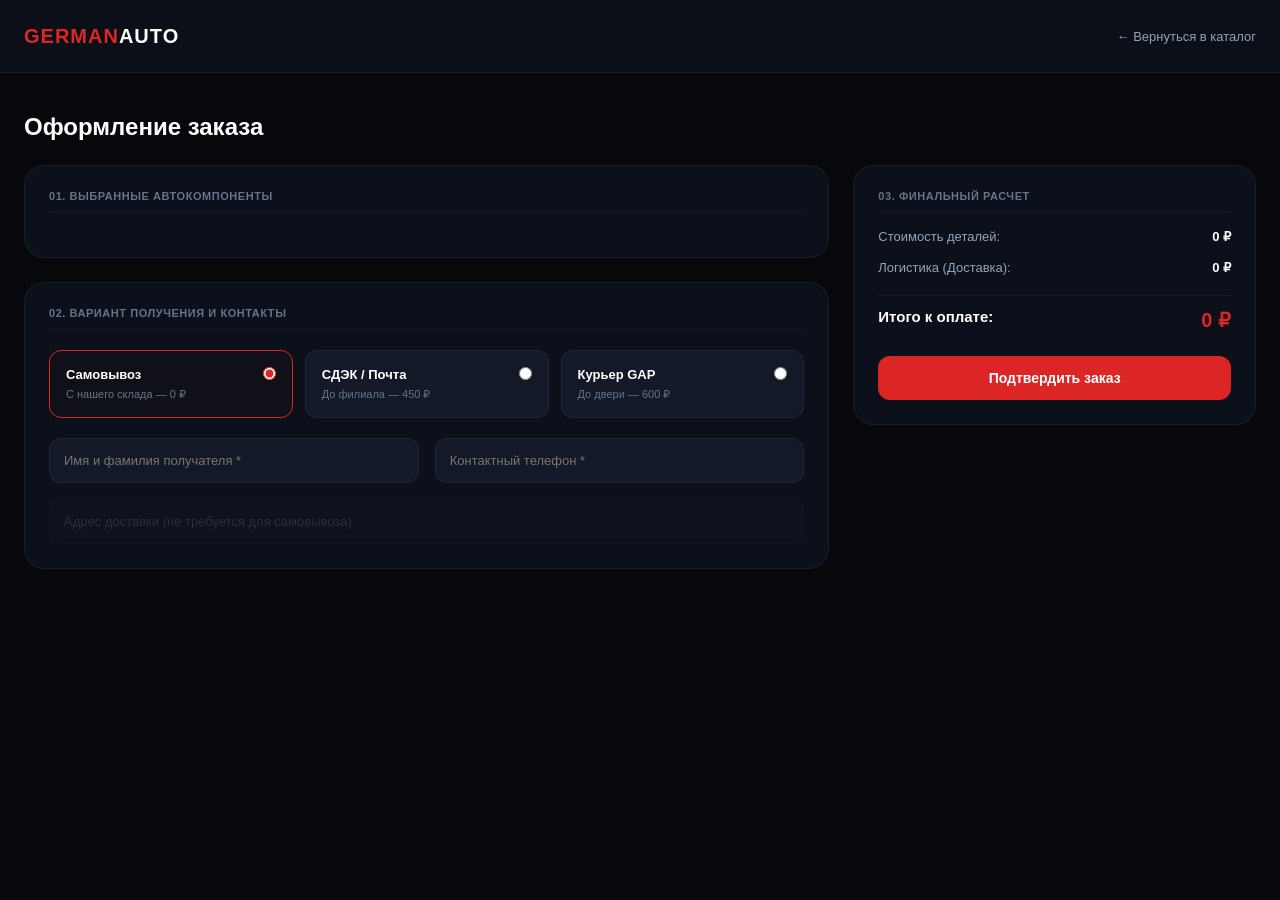
==== cart.html @ 318457ec "Add files via upload" ====
<!DOCTYPE html>
<html lang="ru">
<head>
    <meta charset="UTF-8">
    <meta name="viewport" content="width=device-width, initial-scale=1.0">
    <title>Оформление заказа — GERMANAUTO</title>
    <style>
        /* Общие надежные стили */
        * { box-sizing: border-box; margin: 0; padding: 0; font-family: -apple-system, BlinkMacSystemFont, 'Segoe UI', Roboto, sans-serif; transition: all 0.2s ease; }
        
        body { 
            background-color: #06080c; 
            color: #f8fafc; 
            min-height: 100vh;
            display: flex;
            flex-direction: column;
        }

        /* Шапка сайта */
        header { 
            background: #0b0f17;
            border-bottom: 1px solid rgba(255, 255, 255, 0.06); 
            width: 100%;
            position: sticky;
            top: 0;
            z-index: 100;
        }
        .header-container { max-w: 1300px; margin: 0 auto; padding: 0 24px; height: 72px; display: flex; justify-content: space-between; align-items: center; }
        .logo { font-size: 20px; font-weight: 900; color: #ffffff; text-transform: uppercase; letter-spacing: 0.05em; text-decoration: none; }
        .logo span { color: #dc2626; }

        /* Контентная область */
        .main-container { 
            width: 100%;
            max-width: 1300px; 
            margin: 0 auto; 
            padding: 40px 24px 100px 24px; 
            display: flex; 
            flex-direction: column; 
            gap: 24px;
        }

        .page-title { font-size: 24px; font-weight: 800; color: white; }

        .checkout-layout { 
            display: grid; 
            grid-template-columns: 1fr; 
            gap: 24px; 
        }
        @media (min-width: 1024px) { 
            .checkout-layout { grid-template-columns: 2fr 1fr; } 
        }

        .checkout-section { 
            background: #0b101a; 
            border: 1px solid rgba(255, 255, 255, 0.06); 
            border-radius: 20px; 
            padding: 24px; 
            display: flex;
            flex-direction: column;
            gap: 20px;
        }
        .section-title { font-size: 11px; font-weight: 700; text-transform: uppercase; color: #64748b; letter-spacing: 0.05em; border-bottom: 1px solid rgba(255,255,255,0.05); padding-bottom: 10px; }

        /* Элементы корзины */
        .cart-item { display: flex; justify-content: space-between; align-items: center; gap: 16px; padding: 16px 0; border-bottom: 1px solid rgba(255,255,255,0.04); }
        .cart-item:last-child { border-bottom: none; }
        .item-info { display: flex; align-items: center; gap: 16px; }
        .item-icon-box { font-size: 24px; width: 44px; height: 44px; background: #131926; border-radius: 10px; display: flex; align-items: center; justify-content: center; }
        .item-details h4 { font-size: 14px; font-weight: 700; color: white; }
        .item-details p { font-size: 11px; color: #475569; font-family: monospace; margin-top: 2px; }
        
        .item-meta { display: flex; align-items: center; gap: 20px; }
        .item-price { font-size: 15px; font-weight: 800; color: white; }
        .btn-delete { background: transparent; border: none; color: #64748b; cursor: pointer; font-size: 14px; }
        .btn-delete:hover { color: #dc2626; }

        /* Сетка доставки */
        .delivery-grid { display: grid; grid-template-columns: repeat(1, 1fr); gap: 12px; }
        @media (min-width: 640px) { .delivery-grid { grid-template-columns: repeat(3, 1fr); } }
        .delivery-card { background: #131926; border: 1px solid rgba(255,255,255,0.06); border-radius: 12px; padding: 16px; cursor: pointer; display: flex; flex-direction: column; gap: 6px; position: relative; }
        .delivery-card input { position: absolute; top: 16px; right: 16px; accent-color: #dc2626; }
        .delivery-card.active { border-color: #dc2626; background: rgba(220, 38, 38, 0.02); }
        .delivery-name { font-size: 13px; font-weight: 700; color: white; }
        .delivery-sub { font-size: 11px; color: #64748b; }

        /* Поля ввода данных */
        .form-grid { display: grid; grid-template-columns: 1fr; gap: 16px; }
        @media (min-width: 640px) { .form-grid { grid-template-columns: 1fr 1fr; } }
        .input-field { background: #131926; border: 1px solid rgba(255,255,255,0.06); border-radius: 12px; padding: 14px; color: white; font-size: 13px; outline: none; width: 100%; }
        .input-field:focus { border-color: #dc2626; }

        /* Итоговый сайдбар */
        .summary-card { background: #0b101a; border: 1px solid rgba(255, 255, 255, 0.06); border-radius: 20px; padding: 24px; height: fit-content; display: flex; flex-direction: column; gap: 16px; position: sticky; top: 96px; }
        .summary-row { display: flex; justify-content: space-between; font-size: 13px; color: #94a3b8; }
        .summary-total { display: flex; justify-content: space-between; font-size: 15px; font-weight: 800; color: white; border-top: 1px solid rgba(255,255,255,0.05); padding-top: 12px; margin-top: 4px; }
        .total-price { color: #dc2626; font-size: 20px; font-weight: 900; }
        
        .btn-order { background: #dc2626; color: white; border: none; border-radius: 12px; padding: 14px; font-weight: 700; font-size: 14px; cursor: pointer; text-align: center; margin-top: 8px; }
        .btn-order:hover { background: #b91c1c; }

        /* Мобильная навигация */
        .bar-mobile { position: fixed; bottom: 0; left: 0; right: 0; height: 60px; background: rgba(10, 15, 26, 0.95); backdrop-filter: blur(20px); border-top: 1px solid rgba(255, 255, 255, 0.05); display: flex; justify-content: space-around; align-items: center; z-index: 100; }
        @media (min-width: 768px) { .bar-mobile { display: none; } }
        .tab-link { display: flex; flex-direction: column; align-items: center; font-size: 10px; font-weight: 600; color: #64748b; gap: 2px; text-decoration: none; }
        .tab-link.active { color: #dc2626; }
    </style>
</head>
<body>

    <!-- НАВИГАЦИЯ -->
    <header>
        <div class="header-container">
            <a href="index.html" class="logo"><span>German</span>Auto</a>
            <a href="catalog.html" style="color:#94a3b8; font-size:13px; text-decoration:none;">← Вернуться в каталог</a>
        </div>
    </header>

    <!-- ОСНОВНОЙ КОНТЕНТ -->
    <div class="main-container">
        <h1 class="page-title">Оформление заказа</h1>

        <div class="checkout-layout">
            
            <!-- Левая колонка формы -->
            <div style="display: flex; flex-direction: column; gap: 24px;">
                
                <!-- Товары, которые загружаются динамически -->
                <div class="checkout-section">
                    <h3 class="section-title">01. Выбранные автокомпоненты</h3>
                    <div id="cart-items-container">
                        <!-- Сюда JS выведет список добавленных тобой товаров -->
                    </div>
                </div>

                <!-- Выбор логистики получения -->
                <div class="checkout-section">
                    <h3 class="section-title">02. Вариант получения и контакты</h3>
                    
                    <div class="delivery-grid">
                        <label class="delivery-card active">
                            <input type="radio" name="delType" value="pickup" checked>
                            <span class="delivery-name">Самовывоз</span>
                            <span class="delivery-sub">С нашего склада — 0 ₽</span>
                        </label>
                        <label class="delivery-card">
                            <input type="radio" name="delType" value="cdek">
                            <span class="delivery-name">СДЭК / Почта</span>
                            <span class="delivery-sub">До филиала — 450 ₽</span>
                        </label>
                        <label class="delivery-card">
                            <input type="radio" name="delType" value="courier">
                            <span class="delivery-name">Курьер GAP</span>
                            <span class="delivery-sub">До двери — 600 ₽</span>
                        </label>
                    </div>

                    <div class="form-grid">
                        <input type="text" placeholder="Имя и фамилия получателя *" class="input-field" required>
                        <input type="tel" placeholder="Контактный телефон *" class="input-field" required>
                        <input type="text" placeholder="Адрес доставки (не требуется для самовывоза)" class="input-field" id="addressInput" style="grid-column: span 2; opacity: 0.3;" disabled>
                    </div>
                </div>
            </div>

            <!-- Правая колонка: Чек расчета -->
            <div class="summary-card">
                <h3 class="section-title">03. Финальный расчет</h3>
                
                <div class="summary-row">
                    <span>Стоимость деталей:</span>
                    <span id="parts-cost" style="color:white; font-weight:700;">0 ₽</span>
                </div>
                <div class="summary-row">
                    <span>Логистика (Доставка):</span>
                    <span id="delCostText" style="color:white; font-weight:700;">0 ₽</span>
                </div>
                
                <div class="summary-total">
                    <span>Итого к оплате:</span>
                    <span class="total-price" id="totalCostText">0 ₽</span>
                </div>

                <button class="btn-order" onclick="alert('Заказ успешно сымитирован для демо-версии!')">Подтвердить заказ</button>
            </div>

        </div>
    </div>

    <!-- Мобильное меню -->
    <div class="bar-mobile">
        <a href="index.html" class="tab-link"><span>🏠</span><span>Главная</span></a>
        <a href="catalog.html" class="tab-link"><span>📁</span><span>Каталог</span></a>
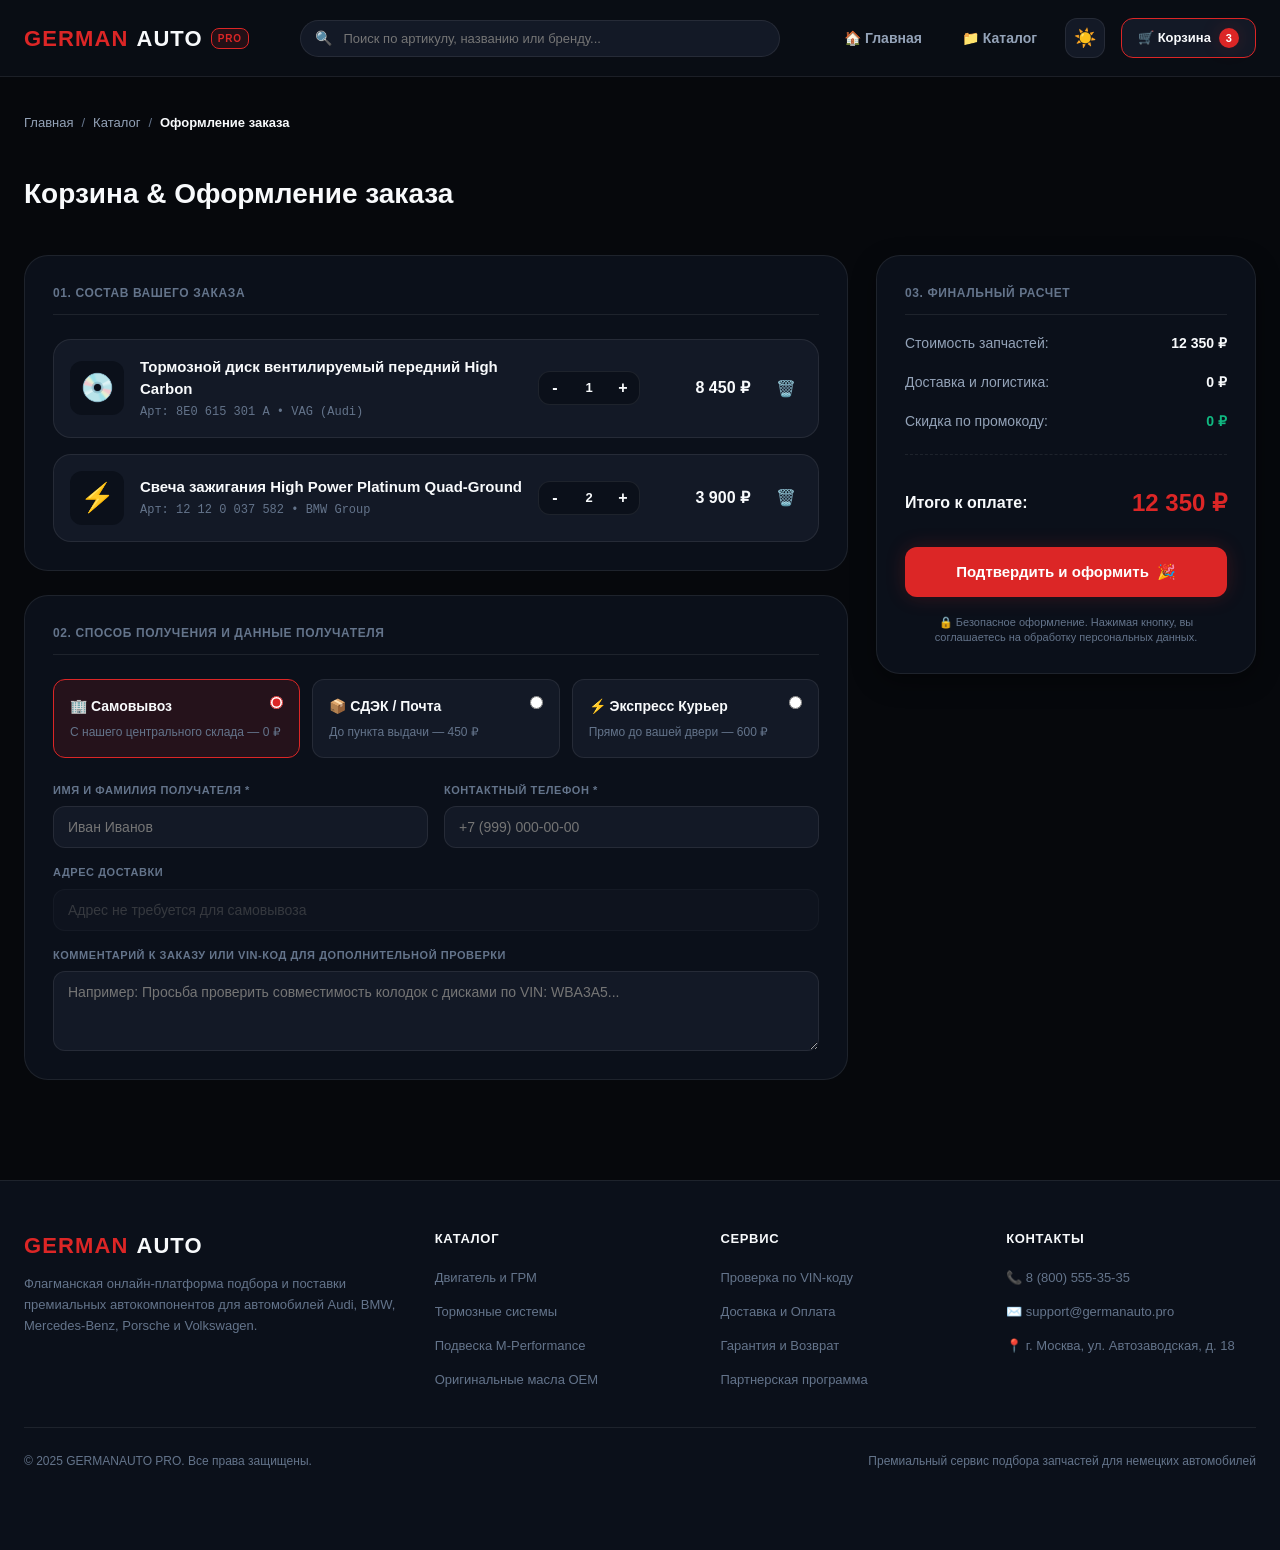
==== commit 26c1d29c: "Overhaul auto parts website with light/dark theme, responsive UX, and catalog filter Co-authored-by:" ====
--- a/cart.html
+++ b/cart.html
@@ -1,193 +1,214 @@
-<!DOCTYPE html>
-<html lang="ru">
-<head>
-    <meta charset="UTF-8">
-    <meta name="viewport" content="width=device-width, initial-scale=1.0">
-    <title>Оформление заказа — GERMANAUTO</title>
-    <style>
-        /* Общие надежные стили */
-        * { box-sizing: border-box; margin: 0; padding: 0; font-family: -apple-system, BlinkMacSystemFont, 'Segoe UI', Roboto, sans-serif; transition: all 0.2s ease; }
-        
-        body { 
-            background-color: #06080c; 
-            color: #f8fafc; 
-            min-height: 100vh;
-            display: flex;
-            flex-direction: column;
-        }
-
-        /* Шапка сайта */
-        header { 
-            background: #0b0f17;
-            border-bottom: 1px solid rgba(255, 255, 255, 0.06); 
-            width: 100%;
-            position: sticky;
-            top: 0;
-            z-index: 100;
-        }
-        .header-container { max-w: 1300px; margin: 0 auto; padding: 0 24px; height: 72px; display: flex; justify-content: space-between; align-items: center; }
-        .logo { font-size: 20px; font-weight: 900; color: #ffffff; text-transform: uppercase; letter-spacing: 0.05em; text-decoration: none; }
-        .logo span { color: #dc2626; }
-
-        /* Контентная область */
-        .main-container { 
-            width: 100%;
-            max-width: 1300px; 
-            margin: 0 auto; 
-            padding: 40px 24px 100px 24px; 
-            display: flex; 
-            flex-direction: column; 
-            gap: 24px;
-        }
-
-        .page-title { font-size: 24px; font-weight: 800; color: white; }
-
-        .checkout-layout { 
-            display: grid; 
-            grid-template-columns: 1fr; 
-            gap: 24px; 
-        }
-        @media (min-width: 1024px) { 
-            .checkout-layout { grid-template-columns: 2fr 1fr; } 
-        }
-
-        .checkout-section { 
-            background: #0b101a; 
-            border: 1px solid rgba(255, 255, 255, 0.06); 
-            border-radius: 20px; 
-            padding: 24px; 
-            display: flex;
-            flex-direction: column;
-            gap: 20px;
-        }
-        .section-title { font-size: 11px; font-weight: 700; text-transform: uppercase; color: #64748b; letter-spacing: 0.05em; border-bottom: 1px solid rgba(255,255,255,0.05); padding-bottom: 10px; }
-
-        /* Элементы корзины */
-        .cart-item { display: flex; justify-content: space-between; align-items: center; gap: 16px; padding: 16px 0; border-bottom: 1px solid rgba(255,255,255,0.04); }
-        .cart-item:last-child { border-bottom: none; }
-        .item-info { display: flex; align-items: center; gap: 16px; }
-        .item-icon-box { font-size: 24px; width: 44px; height: 44px; background: #131926; border-radius: 10px; display: flex; align-items: center; justify-content: center; }
-        .item-details h4 { font-size: 14px; font-weight: 700; color: white; }
-        .item-details p { font-size: 11px; color: #475569; font-family: monospace; margin-top: 2px; }
-        
-        .item-meta { display: flex; align-items: center; gap: 20px; }
-        .item-price { font-size: 15px; font-weight: 800; color: white; }
-        .btn-delete { background: transparent; border: none; color: #64748b; cursor: pointer; font-size: 14px; }
-        .btn-delete:hover { color: #dc2626; }
-
-        /* Сетка доставки */
-        .delivery-grid { display: grid; grid-template-columns: repeat(1, 1fr); gap: 12px; }
-        @media (min-width: 640px) { .delivery-grid { grid-template-columns: repeat(3, 1fr); } }
-        .delivery-card { background: #131926; border: 1px solid rgba(255,255,255,0.06); border-radius: 12px; padding: 16px; cursor: pointer; display: flex; flex-direction: column; gap: 6px; position: relative; }
-        .delivery-card input { position: absolute; top: 16px; right: 16px; accent-color: #dc2626; }
-        .delivery-card.active { border-color: #dc2626; background: rgba(220, 38, 38, 0.02); }
-        .delivery-name { font-size: 13px; font-weight: 700; color: white; }
-        .delivery-sub { font-size: 11px; color: #64748b; }
-
-        /* Поля ввода данных */
-        .form-grid { display: grid; grid-template-columns: 1fr; gap: 16px; }
-        @media (min-width: 640px) { .form-grid { grid-template-columns: 1fr 1fr; } }
-        .input-field { background: #131926; border: 1px solid rgba(255,255,255,0.06); border-radius: 12px; padding: 14px; color: white; font-size: 13px; outline: none; width: 100%; }
-        .input-field:focus { border-color: #dc2626; }
-
-        /* Итоговый сайдбар */
-        .summary-card { background: #0b101a; border: 1px solid rgba(255, 255, 255, 0.06); border-radius: 20px; padding: 24px; height: fit-content; display: flex; flex-direction: column; gap: 16px; position: sticky; top: 96px; }
-        .summary-row { display: flex; justify-content: space-between; font-size: 13px; color: #94a3b8; }
-        .summary-total { display: flex; justify-content: space-between; font-size: 15px; font-weight: 800; color: white; border-top: 1px solid rgba(255,255,255,0.05); padding-top: 12px; margin-top: 4px; }
-        .total-price { color: #dc2626; font-size: 20px; font-weight: 900; }
-        
-        .btn-order { background: #dc2626; color: white; border: none; border-radius: 12px; padding: 14px; font-weight: 700; font-size: 14px; cursor: pointer; text-align: center; margin-top: 8px; }
-        .btn-order:hover { background: #b91c1c; }
-
-        /* Мобильная навигация */
-        .bar-mobile { position: fixed; bottom: 0; left: 0; right: 0; height: 60px; background: rgba(10, 15, 26, 0.95); backdrop-filter: blur(20px); border-top: 1px solid rgba(255, 255, 255, 0.05); display: flex; justify-content: space-around; align-items: center; z-index: 100; }
-        @media (min-width: 768px) { .bar-mobile { display: none; } }
-        .tab-link { display: flex; flex-direction: column; align-items: center; font-size: 10px; font-weight: 600; color: #64748b; gap: 2px; text-decoration: none; }
-        .tab-link.active { color: #dc2626; }
-    </style>
-</head>
-<body>
-
-    <!-- НАВИГАЦИЯ -->
-    <header>
-        <div class="header-container">
-            <a href="index.html" class="logo"><span>German</span>Auto</a>
-            <a href="catalog.html" style="color:#94a3b8; font-size:13px; text-decoration:none;">← Вернуться в каталог</a>
-        </div>
-    </header>
-
-    <!-- ОСНОВНОЙ КОНТЕНТ -->
-    <div class="main-container">
-        <h1 class="page-title">Оформление заказа</h1>
-
-        <div class="checkout-layout">
-            
-            <!-- Левая колонка формы -->
-            <div style="display: flex; flex-direction: column; gap: 24px;">
-                
-                <!-- Товары, которые загружаются динамически -->
-                <div class="checkout-section">
-                    <h3 class="section-title">01. Выбранные автокомпоненты</h3>
-                    <div id="cart-items-container">
-                        <!-- Сюда JS выведет список добавленных тобой товаров -->
-                    </div>
-                </div>
-
-                <!-- Выбор логистики получения -->
-                <div class="checkout-section">
-                    <h3 class="section-title">02. Вариант получения и контакты</h3>
-                    
-                    <div class="delivery-grid">
-                        <label class="delivery-card active">
-                            <input type="radio" name="delType" value="pickup" checked>
-                            <span class="delivery-name">Самовывоз</span>
-                            <span class="delivery-sub">С нашего склада — 0 ₽</span>
-                        </label>
-                        <label class="delivery-card">
-                            <input type="radio" name="delType" value="cdek">
-                            <span class="delivery-name">СДЭК / Почта</span>
-                            <span class="delivery-sub">До филиала — 450 ₽</span>
-                        </label>
-                        <label class="delivery-card">
-                            <input type="radio" name="delType" value="courier">
-                            <span class="delivery-name">Курьер GAP</span>
-                            <span class="delivery-sub">До двери — 600 ₽</span>
-                        </label>
-                    </div>
-
-                    <div class="form-grid">
-                        <input type="text" placeholder="Имя и фамилия получателя *" class="input-field" required>
-                        <input type="tel" placeholder="Контактный телефон *" class="input-field" required>
-                        <input type="text" placeholder="Адрес доставки (не требуется для самовывоза)" class="input-field" id="addressInput" style="grid-column: span 2; opacity: 0.3;" disabled>
-                    </div>
-                </div>
-            </div>
-
-            <!-- Правая колонка: Чек расчета -->
-            <div class="summary-card">
-                <h3 class="section-title">03. Финальный расчет</h3>
-                
-                <div class="summary-row">
-                    <span>Стоимость деталей:</span>
-                    <span id="parts-cost" style="color:white; font-weight:700;">0 ₽</span>
-                </div>
-                <div class="summary-row">
-                    <span>Логистика (Доставка):</span>
-                    <span id="delCostText" style="color:white; font-weight:700;">0 ₽</span>
-                </div>
-                
-                <div class="summary-total">
-                    <span>Итого к оплате:</span>
-                    <span class="total-price" id="totalCostText">0 ₽</span>
-                </div>
-
-                <button class="btn-order" onclick="alert('Заказ успешно сымитирован для демо-версии!')">Подтвердить заказ</button>
-            </div>
-
-        </div>
-    </div>
-
-    <!-- Мобильное меню -->
-    <div class="bar-mobile">
-        <a href="index.html" class="tab-link"><span>🏠</span><span>Главная</span></a>
-        <a href="catalog.html" class="tab-link"><span>📁</span><span>Каталог</span></a>
+<!DOCTYPE html>
+<html lang="ru" data-theme="dark">
+<head>
+    <meta charset="UTF-8">
+    <meta name="viewport" content="width=device-width, initial-scale=1.0">
+    <title>Оформление заказа — GERMANAUTO</title>
+    <link rel="stylesheet" href="styles.css">
+</head>
+<body>
+
+    <!-- НАВИГАЦИОННАЯ ШАПКА -->
+    <header>
+        <div class="header-container">
+            <a href="index.html" class="logo">
+                <span>German</span>Auto
+                <span class="logo-badge">PRO</span>
+            </a>
+
+            <div class="header-search">
+                <span class="header-search-icon">🔍</span>
+                <input type="text" placeholder="Поиск по артикулу, названию или бренду..." class="header-search-input">
+            </div>
+
+            <div class="nav-actions">
+                <a href="index.html" class="nav-link">🏠 Главная</a>
+                <a href="catalog.html" class="nav-link">📁 Каталог</a>
+
+                <button class="theme-toggle-btn" onclick="toggleTheme()" title="Переключить тему">☀️</button>
+
+                <a href="cart.html" class="cart-nav-btn" style="border-color:var(--primary);">
+                    <span>🛒 Корзина</span>
+                    <span class="cart-badge">0</span>
+                </a>
+            </div>
+        </div>
+    </header>
+
+    <!-- ОСНОВНОЙ КОНТЕНТ -->
+    <main class="main-container">
+
+        <!-- КРОШКИ -->
+        <nav class="breadcrumbs">
+            <a href="index.html">Главная</a>
+            <span>/</span>
+            <a href="catalog.html">Каталог</a>
+            <span>/</span>
+            <span style="color:var(--text-primary); font-weight:700;">Оформление заказа</span>
+        </nav>
+
+        <h1 style="font-size:28px; font-weight:900; color:var(--text-primary);">Корзина & Оформление заказа</h1>
+
+        <div class="checkout-layout">
+
+            <!-- Левая колонка формы -->
+            <div style="display:flex; flex-direction:column; gap:24px;">
+
+                <!-- Список выбранных товаров -->
+                <section class="checkout-box">
+                    <h3 class="box-title">01. Состав вашего заказа</h3>
+                    <div id="cart-items-container" class="cart-list">
+                        <!-- Динамическая загрузка позиций из app.js -->
+                    </div>
+                </section>
+
+                <!-- Варианты логистики и форма контактов -->
+                <section class="checkout-box">
+                    <h3 class="box-title">02. Способ получения и данные получателя</h3>
+
+                    <div class="delivery-grid">
+                        <label class="delivery-card active">
+                            <input type="radio" name="delType" value="pickup" checked>
+                            <span class="delivery-title">🏢 Самовывоз</span>
+                            <span class="delivery-sub">С нашего центрального склада — 0 ₽</span>
+                        </label>
+                        <label class="delivery-card">
+                            <input type="radio" name="delType" value="cdek">
+                            <span class="delivery-title">📦 СДЭК / Почта</span>
+                            <span class="delivery-sub">До пункта выдачи — 450 ₽</span>
+                        </label>
+                        <label class="delivery-card">
+                            <input type="radio" name="delType" value="courier">
+                            <span class="delivery-title">⚡ Экспресс Курьер</span>
+                            <span class="delivery-sub">Прямо до вашей двери — 600 ₽</span>
+                        </label>
+                    </div>
+
+                    <div class="form-grid">
+                        <div class="control-group">
+                            <label class="control-label">Имя и Фамилия получателя *</label>
+                            <input type="text" id="checkoutName" placeholder="Иван Иванов" class="input-custom" required>
+                        </div>
+                        <div class="control-group">
+                            <label class="control-label">Контактный телефон *</label>
+                            <input type="tel" id="checkoutPhone" placeholder="+7 (999) 000-00-00" class="input-custom" required>
+                        </div>
+                        <div class="control-group span-full">
+                            <label class="control-label">Адрес доставки</label>
+                            <input type="text" id="addressInput" placeholder="Адрес не требуется для самовывоза" class="input-custom" disabled style="opacity:0.4;">
+                        </div>
+                        <div class="control-group span-full">
+                            <label class="control-label">Комментарий к заказу или VIN-код для дополнительной проверки</label>
+                            <textarea id="checkoutComment" placeholder="Например: Просьба проверить совместимость колодок с дисками по VIN: WBA3A5..." class="input-custom" style="height:80px; resize:vertical;"></textarea>
+                        </div>
+                    </div>
+                </section>
+
+            </div>
+
+            <!-- Правая колонка: Итоговый расчет -->
+            <aside class="summary-card">
+                <h3 class="box-title">03. Финальный расчет</h3>
+
+                <div class="summary-row">
+                    <span>Стоимость запчастей:</span>
+                    <span class="summary-val" id="parts-cost">0 ₽</span>
+                </div>
+                <div class="summary-row">
+                    <span>Доставка и логистика:</span>
+                    <span class="summary-val" id="delCostText">0 ₽</span>
+                </div>
+                <div class="summary-row">
+                    <span>Скидка по промокоду:</span>
+                    <span class="summary-val" style="color:var(--success);">0 ₽</span>
+                </div>
+
+                <div class="summary-divider"></div>
+
+                <div class="summary-total">
+                    <span class="total-label">Итого к оплате:</span>
+                    <span class="total-price" id="totalCostText">0 ₽</span>
+                </div>
+
+                <button class="btn-primary" style="padding:16px; font-size:15px; margin-top:8px;" onclick="completeCheckoutOrder()">
+                    <span>Подтвердить и оформить</span> 🎉
+                </button>
+
+                <p style="font-size:11px; color:var(--text-muted); text-align:center; line-height:1.4;">
+                    🔒 Безопасное оформление. Нажимая кнопку, вы соглашаетесь на обработку персональных данных.
+                </p>
+            </aside>
+
+        </div>
+
+    </main>
+
+    <!-- ПОДВАЛ САЙТА -->
+    <footer>
+        <div class="footer-container">
+            <div class="footer-brand">
+                <a href="index.html" class="logo"><span>German</span>Auto</a>
+                <p class="footer-desc">
+                    Флагманская онлайн-платформа подбора и поставки премиальных автокомпонентов для автомобилей Audi, BMW, Mercedes-Benz, Porsche и Volkswagen.
+                </p>
+            </div>
+
+            <div class="footer-col">
+                <h4>Каталог</h4>
+                <ul>
+                    <li><a href="catalog.html">Двигатель и ГРМ</a></li>
+                    <li><a href="catalog.html">Тормозные системы</a></li>
+                    <li><a href="catalog.html">Подвеска M-Performance</a></li>
+                    <li><a href="catalog.html">Оригинальные масла OEM</a></li>
+                </ul>
+            </div>
+
+            <div class="footer-col">
+                <h4>Сервис</h4>
+                <ul>
+                    <li><a href="#">Проверка по VIN-коду</a></li>
+                    <li><a href="#">Доставка и Оплата</a></li>
+                    <li><a href="#">Гарантия и Возврат</a></li>
+                    <li><a href="#">Партнерская программа</a></li>
+                </ul>
+            </div>
+
+            <div class="footer-col">
+                <h4>Контакты</h4>
+                <ul>
+                    <li><a href="tel:88005553535">📞 8 (800) 555-35-35</a></li>
+                    <li><a href="mailto:support@germanauto.pro">✉️ support@germanauto.pro</a></li>
+                    <li><span style="font-size:13px; color:var(--text-muted);">📍 г. Москва, ул. Автозаводская, д. 18</span></li>
+                </ul>
+            </div>
+        </div>
+
+        <div class="footer-bottom">
+            <span>© 2025 GERMANAUTO PRO. Все права защищены.</span>
+            <span>Премиальный сервис подбора запчастей для немецких автомобилей</span>
+        </div>
+    </footer>
+
+    <!-- МОБИЛЬНАЯ ПАНЕЛЬ НАВИГАЦИИ -->
+    <nav class="mobile-nav-bar">
+        <a href="index.html" class="mobile-tab-item">
+            <span class="mobile-tab-icon">🏠</span>
+            <span>Главная</span>
+        </a>
+        <a href="catalog.html" class="mobile-tab-item">
+            <span class="mobile-tab-icon">📁</span>
+            <span>Каталог</span>
+        </a>
+        <a href="cart.html" class="mobile-tab-item active">
+            <span class="mobile-tab-icon">🛒</span>
+            <span>Корзина</span>
+        </a>
+        <button class="mobile-tab-item theme-toggle-btn" style="background:none; border:none; padding:0;" onclick="toggleTheme()">
+            <span class="mobile-tab-icon">☀️</span>
+            <span>Тема</span>
+        </button>
+    </nav>
+
+    <script src="app.js"></script>
+</body>
+</html>
--- a/styles.css
+++ b/styles.css
@@ -0,0 +1,1502 @@
+/* GERMANAUTO — Premium Ecosystem Stylesheet */
+
+:root {
+    /* Color Palette - Dark Theme (Default) */
+    --bg-main: #06080c;
+    --bg-header: rgba(11, 15, 23, 0.85);
+    --bg-card: #0b101a;
+    --bg-card-hover: #101624;
+    --bg-elevated: #131926;
+    --bg-input: #131926;
+    --bg-glass: rgba(11, 16, 26, 0.7);
+
+    --text-primary: #f8fafc;
+    --text-secondary: #94a3b8;
+    --text-muted: #64748b;
+    --text-inverse: #06080c;
+
+    --border-color: rgba(255, 255, 255, 0.08);
+    --border-hover: rgba(255, 255, 255, 0.18);
+
+    --primary: #dc2626;
+    --primary-hover: #b91c1c;
+    --primary-glow: rgba(220, 38, 38, 0.25);
+    --primary-subtle: rgba(220, 38, 38, 0.12);
+
+    --success: #10b981;
+    --success-bg: rgba(16, 185, 129, 0.12);
+    --warning: #f59e0b;
+    --warning-bg: rgba(245, 158, 11, 0.12);
+    --accent: #3b82f6;
+    --accent-bg: rgba(59, 130, 246, 0.12);
+
+    --shadow-sm: 0 2px 8px rgba(0, 0, 0, 0.3);
+    --shadow-md: 0 8px 24px rgba(0, 0, 0, 0.4);
+    --shadow-lg: 0 16px 40px rgba(0, 0, 0, 0.6);
+    --shadow-glow: 0 0 20px rgba(220, 38, 38, 0.2);
+
+    --radius-sm: 8px;
+    --radius-md: 12px;
+    --radius-lg: 18px;
+    --radius-xl: 24px;
+    --radius-full: 9999px;
+
+    --transition: all 0.25s cubic-bezier(0.4, 0, 0.2, 1);
+}
+
+[data-theme="light"] {
+    --bg-main: #f4f6f9;
+    --bg-header: rgba(255, 255, 255, 0.9);
+    --bg-card: #ffffff;
+    --bg-card-hover: #f8fafc;
+    --bg-elevated: #edf2f7;
+    --bg-input: #ffffff;
+    --bg-glass: rgba(255, 255, 255, 0.85);
+
+    --text-primary: #0f172a;
+    --text-secondary: #475569;
+    --text-muted: #94a3b8;
+    --text-inverse: #ffffff;
+
+    --border-color: rgba(0, 0, 0, 0.08);
+    --border-hover: rgba(0, 0, 0, 0.18);
+
+    --primary: #dc2626;
+    --primary-hover: #b91c1c;
+    --primary-glow: rgba(220, 38, 38, 0.18);
+    --primary-subtle: rgba(220, 38, 38, 0.08);
+
+    --success: #059669;
+    --success-bg: rgba(5, 150, 105, 0.1);
+    --warning: #d97706;
+    --warning-bg: rgba(217, 119, 6, 0.1);
+    --accent: #2563eb;
+    --accent-bg: rgba(37, 99, 235, 0.1);
+
+    --shadow-sm: 0 2px 8px rgba(0, 0, 0, 0.04);
+    --shadow-md: 0 8px 20px rgba(0, 0, 0, 0.06);
+    --shadow-lg: 0 16px 36px rgba(0, 0, 0, 0.08);
+    --shadow-glow: 0 0 16px rgba(220, 38, 38, 0.15);
+}
+
+/* Global Reset & Base */
+*, *::before, *::after {
+    box-sizing: border-box;
+    margin: 0;
+    padding: 0;
+}
+
+html {
+    scroll-behavior: smooth;
+    font-size: 16px;
+}
+
+body {
+    background-color: var(--bg-main);
+    color: var(--text-primary);
+    font-family: -apple-system, BlinkMacSystemFont, 'Segoe UI', Roboto, 'Helvetica Neue', Arial, sans-serif;
+    min-height: 100vh;
+    display: flex;
+    flex-direction: column;
+    line-height: 1.5;
+    transition: background-color 0.3s ease, color 0.3s ease;
+    overflow-x: hidden;
+}
+
+a {
+    color: inherit;
+    text-decoration: none;
+}
+
+button, input, select, textarea {
+    font-family: inherit;
+    font-size: inherit;
+}
+
+/* Header & Navigation */
+header {
+    background: var(--bg-header);
+    backdrop-filter: blur(16px);
+    -webkit-backdrop-filter: blur(16px);
+    border-bottom: 1px solid var(--border-color);
+    position: sticky;
+    top: 0;
+    z-index: 100;
+    transition: var(--transition);
+}
+
+.header-container {
+    max-width: 1320px;
+    margin: 0 auto;
+    padding: 0 24px;
+    height: 76px;
+    display: flex;
+    align-items: center;
+    justify-content: space-between;
+    gap: 20px;
+}
+
+.logo {
+    display: flex;
+    align-items: center;
+    gap: 8px;
+    font-size: 22px;
+    font-weight: 900;
+    color: var(--text-primary);
+    text-transform: uppercase;
+    letter-spacing: 0.05em;
+    user-select: none;
+}
+
+.logo span {
+    color: var(--primary);
+}
+
+.logo-badge {
+    font-size: 10px;
+    font-weight: 800;
+    background: var(--primary-subtle);
+    color: var(--primary);
+    border: 1px solid var(--primary);
+    padding: 2px 6px;
+    border-radius: var(--radius-sm);
+    letter-spacing: 0.08em;
+}
+
+/* Quick Search Bar in Header */
+.header-search {
+    flex: 1;
+    max-width: 480px;
+    position: relative;
+    display: none;
+}
+
+@media (min-width: 768px) {
+    .header-search {
+        display: block;
+    }
+}
+
+.header-search-input {
+    width: 100%;
+    background: var(--bg-input);
+    border: 1px solid var(--border-color);
+    border-radius: var(--radius-full);
+    padding: 10px 18px 10px 42px;
+    font-size: 13px;
+    color: var(--text-primary);
+    outline: none;
+    transition: var(--transition);
+}
+
+.header-search-input:focus {
+    border-color: var(--primary);
+    box-shadow: 0 0 0 3px var(--primary-subtle);
+}
+
+.header-search-icon {
+    position: absolute;
+    left: 15px;
+    top: 50%;
+    transform: translateY(-50%);
+    color: var(--text-muted);
+    font-size: 14px;
+    pointer-events: none;
+}
+
+/* Navigation Links & Tools */
+.nav-actions {
+    display: flex;
+    align-items: center;
+    gap: 16px;
+}
+
+.nav-link {
+    display: flex;
+    align-items: center;
+    gap: 8px;
+    color: var(--text-secondary);
+    font-size: 14px;
+    font-weight: 600;
+    padding: 8px 12px;
+    border-radius: var(--radius-md);
+    transition: var(--transition);
+}
+
+.nav-link:hover, .nav-link.active {
+    color: var(--text-primary);
+    background: var(--bg-elevated);
+}
+
+/* Theme Toggle Button */
+.theme-toggle-btn {
+    background: var(--bg-elevated);
+    border: 1px solid var(--border-color);
+    color: var(--text-primary);
+    width: 40px;
+    height: 40px;
+    border-radius: var(--radius-md);
+    display: flex;
+    align-items: center;
+    justify-content: center;
+    cursor: pointer;
+    font-size: 18px;
+    transition: var(--transition);
+}
+
+.theme-toggle-btn:hover {
+    border-color: var(--border-hover);
+    transform: scale(1.05);
+}
+
+/* Cart Button Badge */
+.cart-nav-btn {
+    position: relative;
+    display: flex;
+    align-items: center;
+    gap: 8px;
+    background: var(--bg-elevated);
+    border: 1px solid var(--border-color);
+    color: var(--text-primary);
+    padding: 9px 16px;
+    border-radius: var(--radius-md);
+    font-size: 13px;
+    font-weight: 700;
+    cursor: pointer;
+    transition: var(--transition);
+}
+
+.cart-nav-btn:hover {
+    border-color: var(--primary);
+    background: var(--primary-subtle);
+    color: var(--primary);
+}
+
+.cart-badge {
+    background: var(--primary);
+    color: #ffffff;
+    font-size: 11px;
+    font-weight: 800;
+    padding: 2px 7px;
+    border-radius: var(--radius-full);
+    min-width: 20px;
+    text-align: center;
+    box-shadow: var(--shadow-glow);
+}
+
+/* Container Structure */
+.main-container {
+    width: 100%;
+    max-width: 1320px;
+    margin: 0 auto;
+    padding: 36px 24px 100px 24px;
+    display: flex;
+    flex-direction: column;
+    gap: 40px;
+    flex: 1;
+}
+
+/* Hero Section */
+.hero-wrapper {
+    display: grid;
+    grid-template-columns: 1fr;
+    gap: 32px;
+    align-items: center;
+}
+
+@media (min-width: 1024px) {
+    .hero-wrapper {
+        grid-template-columns: 1.2fr 0.8fr;
+    }
+}
+
+.hero-block {
+    display: flex;
+    flex-direction: column;
+    gap: 16px;
+}
+
+.hero-tag {
+    display: inline-flex;
+    align-items: center;
+    gap: 6px;
+    align-self: flex-start;
+    font-size: 11px;
+    font-weight: 800;
+    text-transform: uppercase;
+    letter-spacing: 0.1em;
+    color: var(--primary);
+    background: var(--primary-subtle);
+    padding: 6px 14px;
+    border-radius: var(--radius-full);
+    border: 1px solid rgba(220, 38, 38, 0.2);
+}
+
+.hero-title {
+    font-size: 36px;
+    font-weight: 900;
+    line-height: 1.15;
+    letter-spacing: -0.02em;
+    color: var(--text-primary);
+}
+
+@media (min-width: 768px) {
+    .hero-title {
+        font-size: 46px;
+    }
+}
+
+.hero-title span {
+    color: var(--primary);
+    background: linear-gradient(135deg, var(--primary) 0%, #ef4444 100%);
+    -webkit-background-clip: text;
+    -webkit-text-fill-color: transparent;
+}
+
+.hero-desc {
+    font-size: 16px;
+    color: var(--text-secondary);
+    line-height: 1.6;
+    max-width: 680px;
+}
+
+/* Hero Stats / Trust Highlights */
+.trust-grid {
+    display: grid;
+    grid-template-columns: repeat(2, 1fr);
+    gap: 16px;
+    margin-top: 12px;
+}
+
+@media (min-width: 640px) {
+    .trust-grid {
+        grid-template-columns: repeat(4, 1fr);
+    }
+}
+
+.trust-item {
+    background: var(--bg-card);
+    border: 1px solid var(--border-color);
+    padding: 16px;
+    border-radius: var(--radius-md);
+    display: flex;
+    flex-direction: column;
+    gap: 4px;
+    transition: var(--transition);
+}
+
+.trust-item:hover {
+    border-color: var(--border-hover);
+    transform: translateY(-2px);
+}
+
+.trust-val {
+    font-size: 20px;
+    font-weight: 900;
+    color: var(--text-primary);
+}
+
+.trust-lbl {
+    font-size: 12px;
+    color: var(--text-muted);
+}
+
+/* Interactive Car Selector & VIN Tabs */
+.search-widget {
+    background: var(--bg-card);
+    border: 1px solid var(--border-color);
+    border-radius: var(--radius-xl);
+    padding: 28px;
+    box-shadow: var(--shadow-md);
+    display: flex;
+    flex-direction: column;
+    gap: 20px;
+}
+
+.tabs-header {
+    display: flex;
+    gap: 8px;
+    background: var(--bg-elevated);
+    padding: 6px;
+    border-radius: var(--radius-lg);
+    width: fit-content;
+    border: 1px solid var(--border-color);
+}
+
+.tab-btn {
+    background: transparent;
+    border: none;
+    color: var(--text-secondary);
+    padding: 10px 20px;
+    font-size: 13px;
+    font-weight: 700;
+    border-radius: var(--radius-md);
+    cursor: pointer;
+    transition: var(--transition);
+}
+
+.tab-btn.active {
+    background: var(--bg-card);
+    color: var(--text-primary);
+    box-shadow: var(--shadow-sm);
+}
+
+.selector-panel {
+    display: grid;
+    grid-template-columns: 1fr;
+    gap: 16px;
+}
+
+@media (min-width: 640px) {
+    .selector-panel {
+        grid-template-columns: repeat(2, 1fr);
+    }
+}
+
+@media (min-width: 1024px) {
+    .selector-panel {
+        grid-template-columns: repeat(4, 1fr);
+    }
+}
+
+.control-group {
+    display: flex;
+    flex-direction: column;
+    gap: 8px;
+}
+
+.control-label {
+    font-size: 11px;
+    font-weight: 800;
+    text-transform: uppercase;
+    color: var(--text-muted);
+    letter-spacing: 0.05em;
+}
+
+.select-custom, .input-custom {
+    width: 100%;
+    background: var(--bg-input);
+    border: 1px solid var(--border-color);
+    border-radius: var(--radius-md);
+    padding: 12px 32px 12px 14px;
+    color: var(--text-primary);
+    font-size: 14px;
+    outline: none;
+    transition: var(--transition);
+    appearance: none;
+    -webkit-appearance: none;
+}
+
+.select-wrapper {
+    position: relative;
+}
+
+.select-wrapper::after {
+    content: "▼";
+    font-size: 10px;
+    color: var(--text-muted);
+    position: absolute;
+    right: 14px;
+    top: 50%;
+    transform: translateY(-50%);
+    pointer-events: none;
+}
+
+.select-custom:focus, .input-custom:focus {
+    border-color: var(--primary);
+    box-shadow: 0 0 0 3px var(--primary-subtle);
+}
+
+.select-custom:disabled, .input-custom:disabled {
+    opacity: 0.4;
+    cursor: not-allowed;
+}
+
+.btn-primary {
+    background: var(--primary);
+    color: #ffffff;
+    font-size: 14px;
+    font-weight: 800;
+    border: none;
+    border-radius: var(--radius-md);
+    padding: 14px 24px;
+    cursor: pointer;
+    display: inline-flex;
+    align-items: center;
+    justify-content: center;
+    gap: 8px;
+    transition: var(--transition);
+    box-shadow: var(--shadow-glow);
+    width: 100%;
+}
+
+.btn-primary:hover {
+    background: var(--primary-hover);
+    transform: translateY(-2px);
+    box-shadow: 0 6px 20px rgba(220, 38, 38, 0.4);
+}
+
+.btn-primary:active {
+    transform: translateY(0);
+}
+
+.btn-secondary {
+    background: var(--bg-elevated);
+    border: 1px solid var(--border-color);
+    color: var(--text-primary);
+    font-size: 14px;
+    font-weight: 700;
+    border-radius: var(--radius-md);
+    padding: 12px 20px;
+    cursor: pointer;
+    display: inline-flex;
+    align-items: center;
+    justify-content: center;
+    gap: 8px;
+    transition: var(--transition);
+}
+
+.btn-secondary:hover {
+    border-color: var(--border-hover);
+    background: var(--bg-card-hover);
+}
+
+/* Category Grid Cards */
+.section-header {
+    display: flex;
+    justify-content: space-between;
+    align-items: flex-end;
+    border-bottom: 1px solid var(--border-color);
+    padding-bottom: 14px;
+    margin-bottom: 20px;
+}
+
+.section-title {
+    font-size: 22px;
+    font-weight: 900;
+    color: var(--text-primary);
+}
+
+.section-link {
+    font-size: 14px;
+    color: var(--primary);
+    font-weight: 700;
+    transition: var(--transition);
+}
+
+.section-link:hover {
+    color: var(--primary-hover);
+    text-decoration: underline;
+}
+
+.categories-grid {
+    display: grid;
+    grid-template-columns: 1fr;
+    gap: 16px;
+}
+
+@media (min-width: 640px) {
+    .categories-grid {
+        grid-template-columns: repeat(2, 1fr);
+    }
+}
+
+@media (min-width: 1024px) {
+    .categories-grid {
+        grid-template-columns: repeat(3, 1fr);
+    }
+}
+
+.category-card {
+    background: var(--bg-card);
+    border: 1px solid var(--border-color);
+    border-radius: var(--radius-lg);
+    padding: 20px;
+    display: flex;
+    align-items: center;
+    gap: 16px;
+    transition: var(--transition);
+    cursor: pointer;
+}
+
+.category-card:hover {
+    background: var(--bg-card-hover);
+    border-color: var(--primary);
+    transform: translateY(-3px);
+    box-shadow: var(--shadow-md);
+}
+
+.category-icon {
+    font-size: 28px;
+    width: 52px;
+    height: 52px;
+    background: var(--bg-elevated);
+    border-radius: var(--radius-md);
+    display: flex;
+    align-items: center;
+    justify-content: center;
+    flex-shrink: 0;
+}
+
+.category-info h3 {
+    font-size: 16px;
+    font-weight: 800;
+    color: var(--text-primary);
+    margin-bottom: 2px;
+}
+
+.category-info p {
+    font-size: 13px;
+    color: var(--text-muted);
+}
+
+/* Product Cards Grid */
+.products-grid {
+    display: grid;
+    grid-template-columns: 1fr;
+    gap: 20px;
+}
+
+@media (min-width: 640px) {
+    .products-grid {
+        grid-template-columns: repeat(2, 1fr);
+    }
+}
+
+@media (min-width: 1024px) {
+    .products-grid {
+        grid-template-columns: repeat(3, 1fr);
+    }
+}
+
+@media (min-width: 1280px) {
+    .products-grid {
+        grid-template-columns: repeat(4, 1fr);
+    }
+}
+
+.product-card {
+    background: var(--bg-card);
+    border: 1px solid var(--border-color);
+    border-radius: var(--radius-xl);
+    padding: 20px;
+    display: flex;
+    flex-direction: column;
+    justify-content: space-between;
+    gap: 16px;
+    transition: var(--transition);
+    position: relative;
+    overflow: hidden;
+}
+
+.product-card:hover {
+    border-color: var(--primary);
+    box-shadow: var(--shadow-md);
+    transform: translateY(-4px);
+}
+
+.card-top {
+    display: flex;
+    flex-direction: column;
+    gap: 12px;
+}
+
+.img-box {
+    width: 100%;
+    height: 160px;
+    background: var(--bg-elevated);
+    border-radius: var(--radius-md);
+    display: flex;
+    align-items: center;
+    justify-content: center;
+    font-size: 48px;
+    position: relative;
+    overflow: hidden;
+}
+
+.badge-tag {
+    position: absolute;
+    top: 10px;
+    left: 10px;
+    font-size: 10px;
+    font-weight: 800;
+    padding: 4px 10px;
+    border-radius: var(--radius-sm);
+    text-transform: uppercase;
+    letter-spacing: 0.05em;
+    backdrop-filter: blur(8px);
+}
+
+.badge-oem {
+    background: var(--primary-subtle);
+    border: 1px solid var(--primary);
+    color: var(--primary);
+}
+
+.badge-analog {
+    background: var(--bg-elevated);
+    border: 1px solid var(--border-color);
+    color: var(--text-secondary);
+}
+
+.product-art {
+    font-size: 11px;
+    font-family: 'SF Mono', Consolas, Monaco, monospace;
+    color: var(--text-muted);
+}
+
+.product-title {
+    font-size: 15px;
+    font-weight: 800;
+    color: var(--text-primary);
+    line-height: 1.35;
+    margin-top: 2px;
+    min-height: 40px;
+    display: -webkit-box;
+    -webkit-line-clamp: 2;
+    -webkit-box-orient: vertical;
+    overflow: hidden;
+}
+
+.product-brand {
+    font-size: 12px;
+    color: var(--text-secondary);
+    display: flex;
+    align-items: center;
+    gap: 6px;
+}
+
+.rating-stars {
+    display: flex;
+    align-items: center;
+    gap: 4px;
+    font-size: 12px;
+    color: #f59e0b;
+    margin-top: 4px;
+}
+
+.rating-count {
+    font-size: 11px;
+    color: var(--text-muted);
+}
+
+.stock-badge {
+    font-size: 12px;
+    font-weight: 600;
+    display: inline-flex;
+    align-items: center;
+    gap: 6px;
+    margin-top: 6px;
+}
+
+.stock-in {
+    color: var(--success);
+}
+
+.stock-order {
+    color: var(--warning);
+}
+
+.card-bottom {
+    display: flex;
+    align-items: center;
+    justify-content: space-between;
+    padding-top: 14px;
+    border-top: 1px solid var(--border-color);
+    gap: 12px;
+}
+
+.price-box {
+    display: flex;
+    flex-direction: column;
+}
+
+.price-current {
+    font-size: 20px;
+    font-weight: 900;
+    color: var(--text-primary);
+}
+
+.price-delivery {
+    font-size: 11px;
+    color: var(--text-muted);
+}
+
+.buy-btn-icon {
+    background: var(--primary);
+    color: #ffffff;
+    width: 42px;
+    height: 42px;
+    border-radius: var(--radius-md);
+    border: none;
+    display: flex;
+    align-items: center;
+    justify-content: center;
+    font-size: 18px;
+    cursor: pointer;
+    transition: var(--transition);
+    box-shadow: var(--shadow-glow);
+    flex-shrink: 0;
+}
+
+.buy-btn-icon:hover {
+    background: var(--primary-hover);
+    transform: scale(1.08);
+}
+
+/* Catalog Page Layout */
+.breadcrumbs {
+    font-size: 13px;
+    color: var(--text-muted);
+    display: flex;
+    align-items: center;
+    gap: 8px;
+}
+
+.breadcrumbs a {
+    color: var(--text-secondary);
+}
+
+.breadcrumbs a:hover {
+    color: var(--primary);
+}
+
+.catalog-layout {
+    display: grid;
+    grid-template-columns: 1fr;
+    gap: 32px;
+}
+
+@media (min-width: 1024px) {
+    .catalog-layout {
+        grid-template-columns: 280px 1fr;
+    }
+}
+
+/* Catalog Filter Sidebar */
+.filter-sidebar {
+    background: var(--bg-card);
+    border: 1px solid var(--border-color);
+    border-radius: var(--radius-xl);
+    padding: 24px;
+    display: flex;
+    flex-direction: column;
+    gap: 24px;
+    height: fit-content;
+    position: sticky;
+    top: 96px;
+}
+
+.filter-group {
+    display: flex;
+    flex-direction: column;
+    gap: 12px;
+    border-bottom: 1px solid var(--border-color);
+    padding-bottom: 16px;
+}
+
+.filter-group:last-child {
+    border-bottom: none;
+    padding-bottom: 0;
+}
+
+.filter-title {
+    font-size: 12px;
+    font-weight: 800;
+    text-transform: uppercase;
+    letter-spacing: 0.05em;
+    color: var(--text-muted);
+}
+
+.filter-label {
+    display: flex;
+    align-items: center;
+    justify-content: space-between;
+    font-size: 13px;
+    color: var(--text-secondary);
+    cursor: pointer;
+    transition: var(--transition);
+}
+
+.filter-label:hover {
+    color: var(--text-primary);
+}
+
+.filter-checkbox {
+    display: flex;
+    align-items: center;
+    gap: 10px;
+}
+
+.filter-checkbox input[type="checkbox"] {
+    accent-color: var(--primary);
+    width: 16px;
+    height: 16px;
+    cursor: pointer;
+}
+
+.filter-count {
+    font-size: 11px;
+    color: var(--text-muted);
+    background: var(--bg-elevated);
+    padding: 2px 6px;
+    border-radius: var(--radius-full);
+}
+
+.range-inputs {
+    display: grid;
+    grid-template-columns: 1fr 1fr;
+    gap: 10px;
+}
+
+/* Catalog Toolbar */
+.catalog-toolbar {
+    background: var(--bg-card);
+    border: 1px solid var(--border-color);
+    border-radius: var(--radius-lg);
+    padding: 16px 20px;
+    display: flex;
+    flex-wrap: wrap;
+    align-items: center;
+    justify-content: space-between;
+    gap: 16px;
+}
+
+.results-count {
+    font-size: 14px;
+    font-weight: 700;
+    color: var(--text-primary);
+}
+
+.toolbar-actions {
+    display: flex;
+    align-items: center;
+    gap: 12px;
+    flex-wrap: wrap;
+}
+
+.filter-toggle-mobile {
+    display: flex;
+    align-items: center;
+    gap: 6px;
+    background: var(--bg-elevated);
+    border: 1px solid var(--border-color);
+    color: var(--text-primary);
+    padding: 8px 14px;
+    border-radius: var(--radius-md);
+    font-size: 13px;
+    font-weight: 700;
+    cursor: pointer;
+}
+
+@media (min-width: 1024px) {
+    .filter-toggle-mobile {
+        display: none;
+    }
+}
+
+/* Cart & Checkout Page Layout */
+.checkout-layout {
+    display: grid;
+    grid-template-columns: 1fr;
+    gap: 28px;
+}
+
+@media (min-width: 1024px) {
+    .checkout-layout {
+        grid-template-columns: 1fr 380px;
+    }
+}
+
+.checkout-box {
+    background: var(--bg-card);
+    border: 1px solid var(--border-color);
+    border-radius: var(--radius-xl);
+    padding: 28px;
+    display: flex;
+    flex-direction: column;
+    gap: 24px;
+}
+
+.box-title {
+    font-size: 12px;
+    font-weight: 800;
+    text-transform: uppercase;
+    color: var(--text-muted);
+    letter-spacing: 0.05em;
+    border-bottom: 1px solid var(--border-color);
+    padding-bottom: 12px;
+}
+
+/* Cart Item Cards */
+.cart-list {
+    display: flex;
+    flex-direction: column;
+    gap: 16px;
+}
+
+.cart-item {
+    display: flex;
+    flex-direction: column;
+    gap: 16px;
+    padding: 16px;
+    background: var(--bg-elevated);
+    border: 1px solid var(--border-color);
+    border-radius: var(--radius-lg);
+    transition: var(--transition);
+}
+
+@media (min-width: 640px) {
+    .cart-item {
+        flex-direction: row;
+        align-items: center;
+        justify-content: space-between;
+    }
+}
+
+.cart-item-info {
+    display: flex;
+    align-items: center;
+    gap: 16px;
+}
+
+.cart-item-icon {
+    font-size: 28px;
+    width: 54px;
+    height: 54px;
+    background: var(--bg-card);
+    border-radius: var(--radius-md);
+    display: flex;
+    align-items: center;
+    justify-content: center;
+    flex-shrink: 0;
+}
+
+.cart-item-details h4 {
+    font-size: 15px;
+    font-weight: 800;
+    color: var(--text-primary);
+}
+
+.cart-item-details p {
+    font-size: 12px;
+    color: var(--text-muted);
+    font-family: 'SF Mono', Consolas, Monaco, monospace;
+    margin-top: 2px;
+}
+
+.cart-item-controls {
+    display: flex;
+    align-items: center;
+    justify-content: space-between;
+    gap: 20px;
+}
+
+.qty-picker {
+    display: flex;
+    align-items: center;
+    background: var(--bg-card);
+    border: 1px solid var(--border-color);
+    border-radius: var(--radius-md);
+    overflow: hidden;
+}
+
+.qty-btn {
+    background: transparent;
+    border: none;
+    color: var(--text-primary);
+    width: 32px;
+    height: 32px;
+    font-weight: 800;
+    cursor: pointer;
+    transition: var(--transition);
+}
+
+.qty-btn:hover {
+    background: var(--primary-subtle);
+    color: var(--primary);
+}
+
+.qty-val {
+    width: 36px;
+    text-align: center;
+    font-size: 13px;
+    font-weight: 800;
+    color: var(--text-primary);
+}
+
+.item-price {
+    font-size: 16px;
+    font-weight: 900;
+    color: var(--text-primary);
+    min-width: 90px;
+    text-align: right;
+}
+
+.btn-delete {
+    background: transparent;
+    border: none;
+    color: var(--text-muted);
+    cursor: pointer;
+    font-size: 16px;
+    padding: 6px;
+    border-radius: var(--radius-sm);
+    transition: var(--transition);
+}
+
+.btn-delete:hover {
+    color: var(--primary);
+    background: var(--primary-subtle);
+}
+
+/* Delivery Method Cards Grid */
+.delivery-grid {
+    display: grid;
+    grid-template-columns: 1fr;
+    gap: 12px;
+}
+
+@media (min-width: 640px) {
+    .delivery-grid {
+        grid-template-columns: repeat(3, 1fr);
+    }
+}
+
+.delivery-card {
+    background: var(--bg-elevated);
+    border: 1px solid var(--border-color);
+    border-radius: var(--radius-md);
+    padding: 16px;
+    cursor: pointer;
+    display: flex;
+    flex-direction: column;
+    gap: 6px;
+    position: relative;
+    transition: var(--transition);
+}
+
+.delivery-card input[type="radio"] {
+    position: absolute;
+    top: 16px;
+    right: 16px;
+    accent-color: var(--primary);
+}
+
+.delivery-card.active {
+    border-color: var(--primary);
+    background: var(--primary-subtle);
+}
+
+.delivery-title {
+    font-size: 14px;
+    font-weight: 800;
+    color: var(--text-primary);
+}
+
+.delivery-sub {
+    font-size: 12px;
+    color: var(--text-muted);
+}
+
+/* Form Fields Layout */
+.form-grid {
+    display: grid;
+    grid-template-columns: 1fr;
+    gap: 16px;
+}
+
+@media (min-width: 640px) {
+    .form-grid {
+        grid-template-columns: repeat(2, 1fr);
+    }
+}
+
+.span-full {
+    grid-column: 1 / -1;
+}
+
+/* Checkout Summary Sidebar */
+.summary-card {
+    background: var(--bg-card);
+    border: 1px solid var(--border-color);
+    border-radius: var(--radius-xl);
+    padding: 28px;
+    height: fit-content;
+    position: sticky;
+    top: 96px;
+    display: flex;
+    flex-direction: column;
+    gap: 18px;
+    box-shadow: var(--shadow-md);
+}
+
+.summary-row {
+    display: flex;
+    justify-content: space-between;
+    align-items: center;
+    font-size: 14px;
+    color: var(--text-secondary);
+}
+
+.summary-val {
+    font-weight: 700;
+    color: var(--text-primary);
+}
+
+.summary-divider {
+    border-top: 1px dashed var(--border-color);
+    margin: 4px 0;
+}
+
+.summary-total {
+    display: flex;
+    justify-content: space-between;
+    align-items: center;
+    padding-top: 8px;
+}
+
+.total-label {
+    font-size: 16px;
+    font-weight: 800;
+    color: var(--text-primary);
+}
+
+.total-price {
+    font-size: 24px;
+    font-weight: 900;
+    color: var(--primary);
+}
+
+/* Empty State Widget */
+.empty-state {
+    text-align: center;
+    padding: 48px 24px;
+    display: flex;
+    flex-direction: column;
+    align-items: center;
+    gap: 16px;
+}
+
+.empty-icon {
+    font-size: 48px;
+    opacity: 0.6;
+}
+
+.empty-title {
+    font-size: 18px;
+    font-weight: 800;
+    color: var(--text-primary);
+}
+
+.empty-desc {
+    font-size: 14px;
+    color: var(--text-muted);
+    max-width: 360px;
+}
+
+/* Footer Section */
+footer {
+    background: var(--bg-card);
+    border-top: 1px solid var(--border-color);
+    padding: 48px 24px 80px 24px;
+    margin-top: auto;
+}
+
+.footer-container {
+    max-width: 1320px;
+    margin: 0 auto;
+    display: grid;
+    grid-template-columns: 1fr;
+    gap: 36px;
+}
+
+@media (min-width: 768px) {
+    .footer-container {
+        grid-template-columns: 1.5fr repeat(3, 1fr);
+    }
+}
+
+.footer-brand {
+    display: flex;
+    flex-direction: column;
+    gap: 12px;
+}
+
+.footer-desc {
+    font-size: 13px;
+    color: var(--text-muted);
+    line-height: 1.6;
+}
+
+.footer-col h4 {
+    font-size: 13px;
+    font-weight: 800;
+    text-transform: uppercase;
+    color: var(--text-primary);
+    letter-spacing: 0.05em;
+    margin-bottom: 16px;
+}
+
+.footer-col ul {
+    list-style: none;
+    display: flex;
+    flex-direction: column;
+    gap: 10px;
+}
+
+.footer-col a {
+    font-size: 13px;
+    color: var(--text-muted);
+    transition: var(--transition);
+}
+
+.footer-col a:hover {
+    color: var(--primary);
+}
+
+.footer-bottom {
+    max-width: 1320px;
+    margin: 36px auto 0 auto;
+    padding-top: 24px;
+    border-top: 1px solid var(--border-color);
+    display: flex;
+    flex-wrap: wrap;
+    justify-content: space-between;
+    align-items: center;
+    gap: 16px;
+    font-size: 12px;
+    color: var(--text-muted);
+}
+
+/* Fixed Mobile Navigation Bar */
+.mobile-nav-bar {
+    position: fixed;
+    bottom: 0;
+    left: 0;
+    right: 0;
+    height: 64px;
+    background: var(--bg-header);
+    backdrop-filter: blur(16px);
+    -webkit-backdrop-filter: blur(16px);
+    border-top: 1px solid var(--border-color);
+    display: flex;
+    justify-content: space-around;
+    align-items: center;
+    z-index: 100;
+}
+
+@media (min-width: 768px) {
+    .mobile-nav-bar {
+        display: none;
+    }
+}
+
+.mobile-tab-item {
+    display: flex;
+    flex-direction: column;
+    align-items: center;
+    gap: 2px;
+    font-size: 10px;
+    font-weight: 700;
+    color: var(--text-muted);
+    transition: var(--transition);
+    position: relative;
+}
+
+.mobile-tab-item.active, .mobile-tab-item:hover {
+    color: var(--primary);
+}
+
+.mobile-tab-icon {
+    font-size: 20px;
+}
+
+/* Toast Notifications System */
+.toast-container {
+    position: fixed;
+    bottom: 80px;
+    right: 24px;
+    z-index: 1000;
+    display: flex;
+    flex-direction: column;
+    gap: 10px;
+    pointer-events: none;
+}
+
+.toast {
+    background: var(--bg-card);
+    border: 1px solid var(--border-color);
+    border-left: 4px solid var(--primary);
+    color: var(--text-primary);
+    padding: 14px 20px;
+    border-radius: var(--radius-md);
+    box-shadow: var(--shadow-lg);
+    font-size: 13px;
+    font-weight: 700;
+    display: flex;
+    align-items: center;
+    gap: 12px;
+    pointer-events: auto;
+    animation: toastIn 0.3s cubic-bezier(0.175, 0.885, 0.32, 1.275) forwards;
+}
+
+@keyframes toastIn {
+    from {
+        opacity: 0;
+        transform: translateY(20px) scale(0.9);
+    }
+    to {
+        opacity: 1;
+        transform: translateY(0) scale(1);
+    }
+}
+
+/* Modal Popup */
+.modal-overlay {
+    position: fixed;
+    top: 0;
+    left: 0;
+    right: 0;
+    bottom: 0;
+    background: rgba(0, 0, 0, 0.7);
+    backdrop-filter: blur(6px);
+    z-index: 2000;
+    display: flex;
+    align-items: center;
+    justify-content: center;
+    padding: 24px;
+    opacity: 0;
+    pointer-events: none;
+    transition: opacity 0.3s ease;
+}
+
+.modal-overlay.active {
+    opacity: 1;
+    pointer-events: auto;
+}
+
+.modal-card {
+    background: var(--bg-card);
+    border: 1px solid var(--border-color);
+    border-radius: var(--radius-xl);
+    padding: 32px;
+    max-width: 480px;
+    width: 100%;
+    display: flex;
+    flex-direction: column;
+    align-items: center;
+    text-align: center;
+    gap: 16px;
+    box-shadow: var(--shadow-lg);
+    transform: scale(0.9);
+    transition: transform 0.3s cubic-bezier(0.175, 0.885, 0.32, 1.275);
+}
+
+.modal-overlay.active .modal-card {
+    transform: scale(1);
+}
+
+.modal-icon {
+    font-size: 56px;
+    color: var(--success);
+}
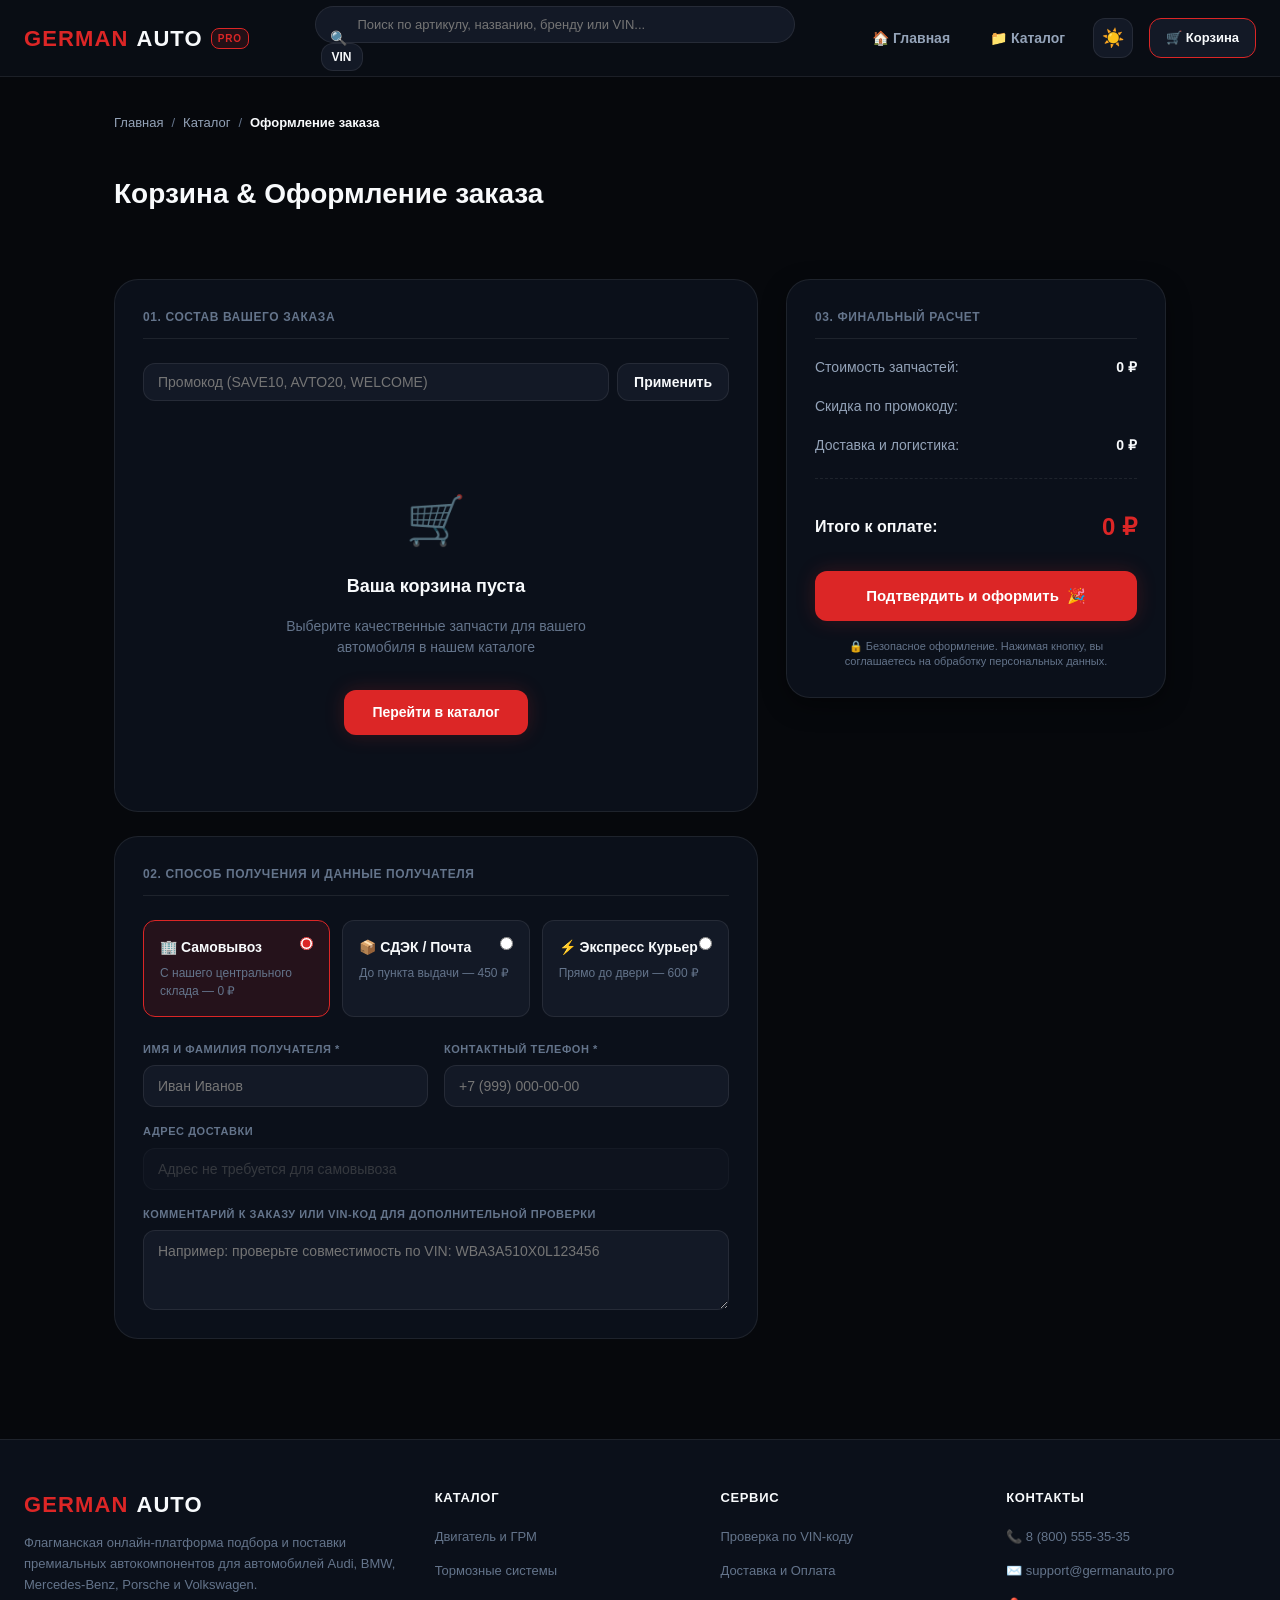
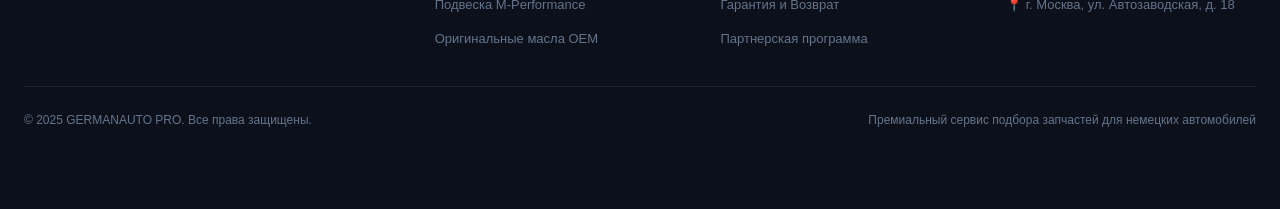
==== commit 72715acc: "feat(ui): implement garage selector and enhanced product data Introduce a "My Garage" feature allowi" ====
--- a/cart.html
+++ b/cart.html
@@ -11,79 +11,77 @@
     <!-- НАВИГАЦИОННАЯ ШАПКА -->
     <header>
         <div class="header-container">
-            <a href="index.html" class="logo">
-                <span>German</span>Auto
-                <span class="logo-badge">PRO</span>
-            </a>
+            <a href="index.html" class="logo"><span>German</span>Auto<span class="logo-badge">PRO</span></a>
+
+            <div class="garage-selector" id="garageSelector" style="display:none;">
+                <div class="garage-badge" id="garageBadge" title="Сменить автомобиль">🚗 Нет авто</div>
+                <div class="garage-dropdown" id="garageDropdown">
+                    <select id="garageMake" class="select-custom"></select>
+                    <select id="garageModel" class="select-custom" disabled></select>
+                    <select id="garageYear" class="select-custom" disabled></select>
+                    <select id="garageEngine" class="select-custom" disabled></select>
+                    <div class="garage-actions">
+                        <button class="btn-secondary" id="garageSave">Сохранить</button>
+                        <button class="btn-secondary" id="garageClear">Очистить</button>
+                    </div>
+                    <div id="garageSummary" class="garage-summary"></div>
+                </div>
+            </div>
 
             <div class="header-search">
                 <span class="header-search-icon">🔍</span>
-                <input type="text" placeholder="Поиск по артикулу, названию или бренду..." class="header-search-input">
+                <input type="text" placeholder="Поиск по артикулу, названию, бренду или VIN..." class="header-search-input">
+                <button class="btn-vin" onclick="openVINModal()" title="Подбор по VIN">VIN</button>
             </div>
 
             <div class="nav-actions">
                 <a href="index.html" class="nav-link">🏠 Главная</a>
                 <a href="catalog.html" class="nav-link">📁 Каталог</a>
-
                 <button class="theme-toggle-btn" onclick="toggleTheme()" title="Переключить тему">☀️</button>
-
-                <a href="cart.html" class="cart-nav-btn" style="border-color:var(--primary);">
-                    <span>🛒 Корзина</span>
-                    <span class="cart-badge">0</span>
-                </a>
+                <a href="cart.html" class="cart-nav-btn" style="border-color:var(--primary);"><span>🛒 Корзина</span><span class="cart-badge">0</span></a>
             </div>
+        </div>
+        <div class="garage-banner" id="garageBanner">
+            <span class="garage-banner-icon">🚗</span><span id="garageBannerText">Подбор по авто</span>
+            <button class="garage-banner-close" onclick="document.getElementById('garageSelector').style.display='flex'; document.getElementById('garageBanner').style.display='none';">×</button>
         </div>
     </header>
 
-    <!-- ОСНОВНОЙ КОНТЕНТ -->
-    <main class="main-container">
-
-        <!-- КРОШКИ -->
+    <main class="main-container" style="max-width:1100px;">
         <nav class="breadcrumbs">
-            <a href="index.html">Главная</a>
-            <span>/</span>
-            <a href="catalog.html">Каталог</a>
-            <span>/</span>
-            <span style="color:var(--text-primary); font-weight:700;">Оформление заказа</span>
+            <a href="index.html">Главная</a><span>/</span><a href="catalog.html">Каталог</a><span>/</span><span style="color:var(--text-primary); font-weight:700;">Оформление заказа</span>
         </nav>
 
-        <h1 style="font-size:28px; font-weight:900; color:var(--text-primary);">Корзина & Оформление заказа</h1>
+        <h1 style="font-size:28px; font-weight:900; color:var(--text-primary); margin-bottom:24px;">Корзина &amp; Оформление заказа</h1>
 
         <div class="checkout-layout">
-
-            <!-- Левая колонка формы -->
-            <div style="display:flex; flex-direction:column; gap:24px;">
-
-                <!-- Список выбранных товаров -->
+            <!-- Левая колонка: состав заказа -->
+            <div style="display:flex; flex-direction:column; gap:24px; flex:1;">
                 <section class="checkout-box">
                     <h3 class="box-title">01. Состав вашего заказа</h3>
-                    <div id="cart-items-container" class="cart-list">
-                        <!-- Динамическая загрузка позиций из app.js -->
+                    <div class="cart-promo">
+                        <input type="text" id="promoInput" placeholder="Промокод (SAVE10, AVTO20, WELCOME)" class="input-custom" style="flex:1; padding:10px 14px;">
+                        <button class="btn-secondary" id="applyPromo" style="padding:10px 16px;">Применить</button>
                     </div>
+                    <div id="cart-items-container" class="cart-list"></div>
                 </section>
 
-                <!-- Варианты логистики и форма контактов -->
                 <section class="checkout-box">
                     <h3 class="box-title">02. Способ получения и данные получателя</h3>
-
                     <div class="delivery-grid">
                         <label class="delivery-card active">
                             <input type="radio" name="delType" value="pickup" checked>
-                            <span class="delivery-title">🏢 Самовывоз</span>
-                            <span class="delivery-sub">С нашего центрального склада — 0 ₽</span>
+                            <span class="delivery-title">🏢 Самовывоз</span><span class="delivery-sub">С нашего центрального склада — 0 ₽</span>
                         </label>
                         <label class="delivery-card">
                             <input type="radio" name="delType" value="cdek">
-                            <span class="delivery-title">📦 СДЭК / Почта</span>
-                            <span class="delivery-sub">До пункта выдачи — 450 ₽</span>
+                            <span class="delivery-title">📦 СДЭК / Почта</span><span class="delivery-sub">До пункта выдачи — 450 ₽</span>
                         </label>
                         <label class="delivery-card">
                             <input type="radio" name="delType" value="courier">
-                            <span class="delivery-title">⚡ Экспресс Курьер</span>
-                            <span class="delivery-sub">Прямо до вашей двери — 600 ₽</span>
+                            <span class="delivery-title">⚡ Экспресс Курьер</span><span class="delivery-sub">Прямо до двери — 600 ₽</span>
                         </label>
                     </div>
-
                     <div class="form-grid">
                         <div class="control-group">
                             <label class="control-label">Имя и Фамилия получателя *</label>
@@ -99,114 +97,47 @@
                         </div>
                         <div class="control-group span-full">
                             <label class="control-label">Комментарий к заказу или VIN-код для дополнительной проверки</label>
-                            <textarea id="checkoutComment" placeholder="Например: Просьба проверить совместимость колодок с дисками по VIN: WBA3A5..." class="input-custom" style="height:80px; resize:vertical;"></textarea>
+                            <textarea id="checkoutComment" placeholder="Например: проверьте совместимость по VIN: WBA3A510X0L123456" class="input-custom" style="height:80px; resize:vertical;"></textarea>
                         </div>
                     </div>
                 </section>
-
             </div>
 
-            <!-- Правая колонка: Итоговый расчет -->
+            <!-- Правая колонка: итоговый расчет -->
             <aside class="summary-card">
                 <h3 class="box-title">03. Финальный расчет</h3>
-
-                <div class="summary-row">
-                    <span>Стоимость запчастей:</span>
-                    <span class="summary-val" id="parts-cost">0 ₽</span>
-                </div>
-                <div class="summary-row">
-                    <span>Доставка и логистика:</span>
-                    <span class="summary-val" id="delCostText">0 ₽</span>
-                </div>
-                <div class="summary-row">
-                    <span>Скидка по промокоду:</span>
-                    <span class="summary-val" style="color:var(--success);">0 ₽</span>
-                </div>
-
+                <div class="summary-row"><span>Стоимость запчастей:</span><span class="summary-val" id="parts-cost">0 ₽</span></div>
+                <div class="summary-row"><span>Скидка по промокоду:</span><span class="summary-val" id="promoDiscount" style="color:var(--success);">0 ₽</span></div>
+                <div class="summary-row"><span>Доставка и логистика:</span><span class="summary-val" id="delCostText">0 ₽</span></div>
                 <div class="summary-divider"></div>
-
-                <div class="summary-total">
-                    <span class="total-label">Итого к оплате:</span>
-                    <span class="total-price" id="totalCostText">0 ₽</span>
-                </div>
-
-                <button class="btn-primary" style="padding:16px; font-size:15px; margin-top:8px;" onclick="completeCheckoutOrder()">
-                    <span>Подтвердить и оформить</span> 🎉
-                </button>
-
-                <p style="font-size:11px; color:var(--text-muted); text-align:center; line-height:1.4;">
-                    🔒 Безопасное оформление. Нажимая кнопку, вы соглашаетесь на обработку персональных данных.
-                </p>
+                <div class="summary-total"><span class="total-label">Итого к оплате:</span><span class="total-price" id="totalCostText">0 ₽</span></div>
+                <button class="btn-primary" style="padding:16px; font-size:15px; margin-top:8px;" onclick="completeCheckoutOrder()"><span>Подтвердить и оформить</span> 🎉</button>
+                <p style="font-size:11px; color:var(--text-muted); text-align:center; line-height:1.4;">🔒 Безопасное оформление. Нажимая кнопку, вы соглашаетесь на обработку персональных данных.</p>
             </aside>
-
         </div>
-
     </main>
 
-    <!-- ПОДВАЛ САЙТА -->
     <footer>
         <div class="footer-container">
-            <div class="footer-brand">
-                <a href="index.html" class="logo"><span>German</span>Auto</a>
-                <p class="footer-desc">
-                    Флагманская онлайн-платформа подбора и поставки премиальных автокомпонентов для автомобилей Audi, BMW, Mercedes-Benz, Porsche и Volkswagen.
-                </p>
-            </div>
-
-            <div class="footer-col">
-                <h4>Каталог</h4>
-                <ul>
-                    <li><a href="catalog.html">Двигатель и ГРМ</a></li>
-                    <li><a href="catalog.html">Тормозные системы</a></li>
-                    <li><a href="catalog.html">Подвеска M-Performance</a></li>
-                    <li><a href="catalog.html">Оригинальные масла OEM</a></li>
-                </ul>
-            </div>
-
-            <div class="footer-col">
-                <h4>Сервис</h4>
-                <ul>
-                    <li><a href="#">Проверка по VIN-коду</a></li>
-                    <li><a href="#">Доставка и Оплата</a></li>
-                    <li><a href="#">Гарантия и Возврат</a></li>
-                    <li><a href="#">Партнерская программа</a></li>
-                </ul>
-            </div>
-
-            <div class="footer-col">
-                <h4>Контакты</h4>
-                <ul>
-                    <li><a href="tel:88005553535">📞 8 (800) 555-35-35</a></li>
-                    <li><a href="mailto:support@germanauto.pro">✉️ support@germanauto.pro</a></li>
-                    <li><span style="font-size:13px; color:var(--text-muted);">📍 г. Москва, ул. Автозаводская, д. 18</span></li>
-                </ul>
-            </div>
+            <div class="footer-brand"><a href="index.html" class="logo"><span>German</span>Auto</a><p class="footer-desc">Флагманская онлайн-платформа подбора и поставки премиальных автокомпонентов для автомобилей Audi, BMW, Mercedes-Benz, Porsche и Volkswagen.</p></div>
+            <div class="footer-col"><h4>Каталог</h4><ul>
+                <li><a href="catalog.html">Двигатель и ГРМ</a></li><li><a href="catalog.html">Тормозные системы</a></li><li><a href="catalog.html">Подвеска M-Performance</a></li><li><a href="catalog.html">Оригинальные масла OEM</a></li>
+            </ul></div>
+            <div class="footer-col"><h4>Сервис</h4><ul>
+                <li><a href="#">Проверка по VIN-коду</a></li><li><a href="#">Доставка и Оплата</a></li><li><a href="#">Гарантия и Возврат</a></li><li><a href="#">Партнерская программа</a></li>
+            </ul></div>
+            <div class="footer-col"><h4>Контакты</h4><ul>
+                <li><a href="tel:88005553535">📞 8 (800) 555-35-35</a></li><li><a href="mailto:support@germanauto.pro">✉️ support@germanauto.pro</a></li><li><span style="font-size:13px; color:var(--text-muted);">📍 г. Москва, ул. Автозаводская, д. 18</span></li>
+            </ul></div>
         </div>
-
-        <div class="footer-bottom">
-            <span>© 2025 GERMANAUTO PRO. Все права защищены.</span>
-            <span>Премиальный сервис подбора запчастей для немецких автомобилей</span>
-        </div>
+        <div class="footer-bottom"><span>© 2025 GERMANAUTO PRO. Все права защищены.</span><span>Премиальный сервис подбора запчастей для немецких автомобилей</span></div>
     </footer>
 
-    <!-- МОБИЛЬНАЯ ПАНЕЛЬ НАВИГАЦИИ -->
     <nav class="mobile-nav-bar">
-        <a href="index.html" class="mobile-tab-item">
-            <span class="mobile-tab-icon">🏠</span>
-            <span>Главная</span>
-        </a>
-        <a href="catalog.html" class="mobile-tab-item">
-            <span class="mobile-tab-icon">📁</span>
-            <span>Каталог</span>
-        </a>
-        <a href="cart.html" class="mobile-tab-item active">
-            <span class="mobile-tab-icon">🛒</span>
-            <span>Корзина</span>
-        </a>
-        <button class="mobile-tab-item theme-toggle-btn" style="background:none; border:none; padding:0;" onclick="toggleTheme()">
-            <span class="mobile-tab-icon">☀️</span>
-            <span>Тема</span>
-        </button>
+        <a href="index.html" class="mobile-tab-item"><span class="mobile-tab-icon">🏠</span><span>Главная</span></a>
+        <a href="catalog.html" class="mobile-tab-item"><span class="mobile-tab-icon">📁</span><span>Каталог</span></a>
+        <a href="cart.html" class="mobile-tab-item active"><span class="mobile-tab-icon">🛒</span><span>Корзина</span></a>
+        <button class="mobile-tab-item theme-toggle-btn" style="background:none; border:none; padding:0;" onclick="toggleTheme()"><span class="mobile-tab-icon">☀️</span><span>Тема</span></button>
     </nav>
 
     <script src="app.js"></script>
--- a/styles.css
+++ b/styles.css
@@ -1500,3 +1500,162 @@
     font-size: 56px;
     color: var(--success);
 }
+
+/* ==========================================================================
+   NEW COMPONENTS — Garage selector, search dropdown, product detail, cart
+   ========================================================================== */
+
+/* Garage selector in header */
+.garage-selector { position: relative; display: inline-flex; align-items: center; gap: 8px; margin-right: 12px; }
+.garage-badge {
+    background: var(--bg-elevated);
+    border: 1px solid var(--border-color);
+    color: var(--text-primary);
+    padding: 6px 10px;
+    border-radius: var(--radius-md);
+    font-size: 13px;
+    font-weight: 700;
+    cursor: pointer;
+    display: flex;
+    align-items: center;
+    gap: 6px;
+}
+.garage-badge:hover { border-color: var(--primary); }
+.garage-dropdown {
+    position: absolute;
+    top: 110%;
+    left: 0;
+    background: var(--bg-card);
+    border: 1px solid var(--border-color);
+    border-radius: var(--radius-lg);
+    padding: 14px;
+    box-shadow: var(--shadow-lg);
+    display: flex;
+    flex-direction: column;
+    gap: 10px;
+    min-width: 260px;
+    z-index: 50;
+}
+.garage-dropdown .garage-actions { display: flex; gap: 8px; margin-top: 4px; }
+.garage-dropdown .btn-secondary { flex: 1; }
+.garage-summary { font-size: 12px; color: var(--text-muted); margin-top: 6px; }
+
+/* Garage banner */
+.garage-banner {
+    display: none;
+    align-items: center;
+    gap: 10px;
+    background: var(--primary-subtle);
+    border: 1px solid var(--primary);
+    color: var(--text-primary);
+    padding: 10px 16px;
+    border-radius: var(--radius-lg);
+    margin: 0 24px 16px 24px;
+    font-size: 14px;
+    font-weight: 700;
+}
+.garage-banner-icon { font-size: 18px; }
+.garage-banner-close { background: transparent; border: none; color: var(--text-secondary); font-size: 20px; cursor: pointer; margin-left: auto; }
+.garage-banner-close:hover { color: var(--text-primary); }
+
+/* Search dropdown (autocomplete) */
+.search-dropdown {
+    position: absolute;
+    top: 110%;
+    left: 0;
+    right: 0;
+    background: var(--bg-card);
+    border: 1px solid var(--border-color);
+    border-radius: var(--radius-lg);
+    box-shadow: var(--shadow-lg);
+    flex-direction: column;
+    z-index: 100;
+    max-height: 300px;
+    overflow-y: auto;
+}
+.search-dropdown-item {
+    display: flex;
+    align-items: center;
+    gap: 10px;
+    padding: 10px 14px;
+    color: var(--text-primary);
+    cursor: pointer;
+    font-size: 14px;
+    border-bottom: 1px solid var(--border-color);
+}
+.search-dropdown-item:last-child { border-bottom: none; }
+.search-dropdown-item:hover { background: var(--bg-elevated); color: var(--primary); }
+.search-dropdown-item span:first-child { font-size: 18px; }
+.sdi-art { margin-left: auto; font-size: 11px; color: var(--text-muted); font-family: monospace; }
+
+/* VIN button in search */
+.btn-vin {
+    background: var(--bg-elevated);
+    border: 1px solid var(--border-color);
+    color: var(--text-primary);
+    padding: 6px 10px;
+    border-radius: var(--radius-md);
+    font-size: 12px;
+    font-weight: 700;
+    cursor: pointer;
+    margin-left: 6px;
+}
+.btn-vin:hover { border-color: var(--primary); color: var(--primary); }
+
+/* Fitment badge */
+.fitment-badge {
+    position: absolute;
+    top: 10px;
+    right: 10px;
+    font-size: 11px;
+    font-weight: 800;
+    padding: 4px 8px;
+    border-radius: var(--radius-sm);
+    z-index: 2;
+    text-transform: uppercase;
+    letter-spacing: 0.05em;
+}
+.fitment-badge.fit-yes { background: var(--success-bg); color: var(--success); border: 1px solid var(--success); }
+.fitment-badge.fit-no { background: var(--warning-bg); color: var(--warning); border: 1px solid var(--warning); }
+
+/* Promo bar in cart */
+.cart-promo {
+    display: flex;
+    gap: 8px;
+    margin-bottom: 12px;
+    flex-wrap: wrap;
+}
+
+/* Product detail page */
+.product-detail { display: grid; grid-template-columns: 1fr; gap: 24px; }
+@media (min-width: 768px) { .product-detail { grid-template-columns: 1fr 1fr; } }
+.product-detail-gallery { display: flex; flex-direction: column; align-items: center; gap: 12px; }
+.product-detail-icon { width: 120px; height: 120px; background: var(--bg-elevated); border: 1px solid var(--border-color); border-radius: var(--radius-lg); display: flex; align-items: center; justify-content: center; font-size: 64px; }
+.product-detail-badges { display: flex; gap: 8px; margin: 12px 0; flex-wrap: wrap; }
+.product-detail-title { font-size: 26px; font-weight: 900; line-height: 1.2; margin: 8px 0; }
+.product-detail-brand { font-size: 14px; color: var(--text-secondary); margin-bottom: 10px; }
+.product-detail-price { display: flex; flex-direction: column; gap: 4px; margin: 12px 0; }
+.product-detail-compat { margin: 16px 0; padding: 12px; background: var(--bg-elevated); border: 1px solid var(--border-color); border-radius: var(--radius-md); }
+.product-detail-compat .compat-chip { display: inline-block; background: var(--bg-card); border: 1px solid var(--border-color); color: var(--text-secondary); padding: 4px 10px; border-radius: var(--radius-full); font-size: 12px; margin: 4px 4px 4px 0; }
+.detail-fitment { margin: 12px 0; padding: 10px 14px; border-radius: var(--radius-md); font-weight: 700; font-size: 14px; }
+.detail-fitment.fit-yes { background: var(--success-bg); color: var(--success); border: 1px solid var(--success); }
+.detail-fitment.fit-no { background: var(--warning-bg); color: var(--warning); border: 1px solid var(--warning); }
+.stock-in { color: var(--success); }
+.stock-order { color: var(--warning); }
+
+/* Comparison table: OEM vs Analogs */
+.comparison-table { width: 100%; border-collapse: collapse; margin: 12px 0; font-size: 14px; }
+.comparison-table .comp-row { display: grid; grid-template-columns: 170px 1fr repeat(var(--analog-cols, 1), 1fr); gap: 8px; padding: 10px; border-bottom: 1px solid var(--border-color); align-items: center; }
+.comparison-table .comp-header { background: var(--bg-elevated); font-weight: 800; color: var(--text-muted); text-transform: uppercase; font-size: 11px; letter-spacing: 0.05em; }
+.comparison-table .comp-cell { color: var(--text-secondary); }
+.comparison-table .comp-main { color: var(--text-primary); font-weight: 700; }
+.comparison-table .comp-actions .comp-main { display: flex; gap: 8px; }
+.comparison-table .comp-actions .btn-primary { flex: 1; padding: 8px 12px; font-size: 13px; }
+
+/* Ensure product cards have room for fitment badge */
+.product-card { position: relative; }
+
+/* Toast container positioning already exists; ensure z-index */
+.toast-container { z-index: 2000; }
+
+/* VIN modal result already handled inline */
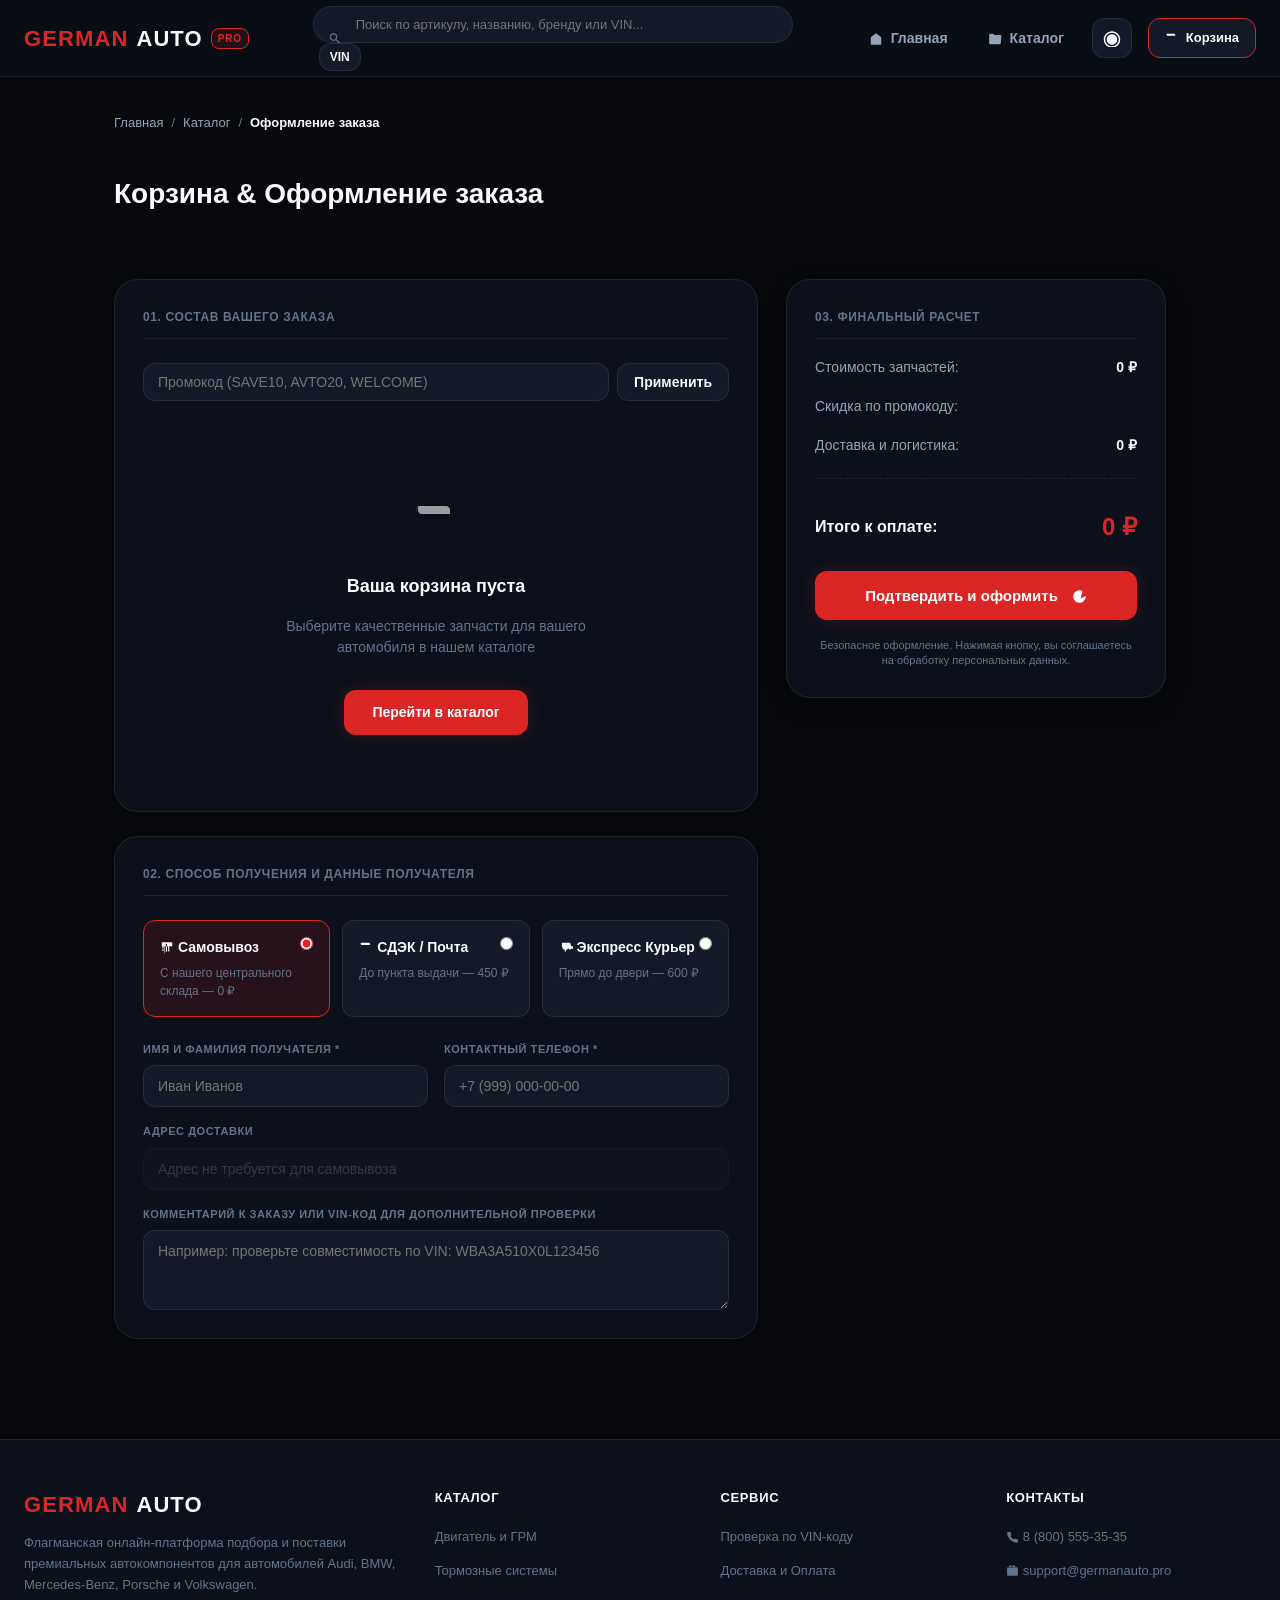
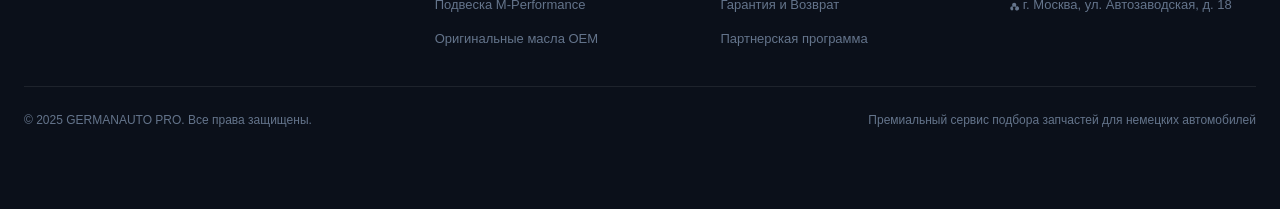
==== commit 572dea5b: "refactor(ui): migrate from emoji icons to vector-based icon system Replace all hardcoded emoji icons" ====
--- a/cart.html
+++ b/cart.html
@@ -14,7 +14,7 @@
             <a href="index.html" class="logo"><span>German</span>Auto<span class="logo-badge">PRO</span></a>
 
             <div class="garage-selector" id="garageSelector" style="display:none;">
-                <div class="garage-badge" id="garageBadge" title="Сменить автомобиль">🚗 Нет авто</div>
+                <div class="garage-badge" id="garageBadge" title="Сменить автомобиль" data-icon="car" data-size="14"><span>Нет авто</span></div>
                 <div class="garage-dropdown" id="garageDropdown">
                     <select id="garageMake" class="select-custom"></select>
                     <select id="garageModel" class="select-custom" disabled></select>
@@ -29,20 +29,20 @@
             </div>
 
             <div class="header-search">
-                <span class="header-search-icon">🔍</span>
+                <span class="header-search-icon" data-icon="search"></span>
                 <input type="text" placeholder="Поиск по артикулу, названию, бренду или VIN..." class="header-search-input">
                 <button class="btn-vin" onclick="openVINModal()" title="Подбор по VIN">VIN</button>
             </div>
 
             <div class="nav-actions">
-                <a href="index.html" class="nav-link">🏠 Главная</a>
-                <a href="catalog.html" class="nav-link">📁 Каталог</a>
-                <button class="theme-toggle-btn" onclick="toggleTheme()" title="Переключить тему">☀️</button>
-                <a href="cart.html" class="cart-nav-btn" style="border-color:var(--primary);"><span>🛒 Корзина</span><span class="cart-badge">0</span></a>
+                <a href="index.html" class="nav-link"><span data-icon="home" data-size="16"></span> Главная</a>
+                <a href="catalog.html" class="nav-link"><span data-icon="folder" data-size="16"></span> Каталог</a>
+                <button class="theme-toggle-btn" onclick="toggleTheme()" title="Переключить тему" data-icon="sun" data-size="16"></button>
+                <a href="cart.html" class="cart-nav-btn" style="border-color:var(--primary);"><span data-icon="shopping-cart" data-size="16"></span> Корзина<span class="cart-badge">0</span></a>
             </div>
         </div>
         <div class="garage-banner" id="garageBanner">
-            <span class="garage-banner-icon">🚗</span><span id="garageBannerText">Подбор по авто</span>
+            <span class="garage-banner-icon" data-icon="car" data-size="16"></span><span id="garageBannerText">Подбор по авто</span>
             <button class="garage-banner-close" onclick="document.getElementById('garageSelector').style.display='flex'; document.getElementById('garageBanner').style.display='none';">×</button>
         </div>
     </header>
@@ -71,15 +71,15 @@
                     <div class="delivery-grid">
                         <label class="delivery-card active">
                             <input type="radio" name="delType" value="pickup" checked>
-                            <span class="delivery-title">🏢 Самовывоз</span><span class="delivery-sub">С нашего центрального склада — 0 ₽</span>
+                            <span class="delivery-title"><span data-icon="building-2" data-size="14"></span> Самовывоз</span><span class="delivery-sub">С нашего центрального склада — 0 ₽</span>
                         </label>
                         <label class="delivery-card">
                             <input type="radio" name="delType" value="cdek">
-                            <span class="delivery-title">📦 СДЭК / Почта</span><span class="delivery-sub">До пункта выдачи — 450 ₽</span>
+                            <span class="delivery-title"><span data-icon="shopping-cart" data-size="14"></span> СДЭК / Почта</span><span class="delivery-sub">До пункта выдачи — 450 ₽</span>
                         </label>
                         <label class="delivery-card">
                             <input type="radio" name="delType" value="courier">
-                            <span class="delivery-title">⚡ Экспресс Курьер</span><span class="delivery-sub">Прямо до двери — 600 ₽</span>
+                            <span class="delivery-title"><span data-icon="plug" data-size="14"></span> Экспресс Курьер</span><span class="delivery-sub">Прямо до двери — 600 ₽</span>
                         </label>
                     </div>
                     <div class="form-grid">
@@ -111,8 +111,8 @@
                 <div class="summary-row"><span>Доставка и логистика:</span><span class="summary-val" id="delCostText">0 ₽</span></div>
                 <div class="summary-divider"></div>
                 <div class="summary-total"><span class="total-label">Итого к оплате:</span><span class="total-price" id="totalCostText">0 ₽</span></div>
-                <button class="btn-primary" style="padding:16px; font-size:15px; margin-top:8px;" onclick="completeCheckoutOrder()"><span>Подтвердить и оформить</span> 🎉</button>
-                <p style="font-size:11px; color:var(--text-muted); text-align:center; line-height:1.4;">🔒 Безопасное оформление. Нажимая кнопку, вы соглашаетесь на обработку персональных данных.</p>
+                <button class="btn-primary" style="padding:16px; font-size:15px; margin-top:8px;" onclick="completeCheckoutOrder()"><span>Подтвердить и оформить</span><span data-icon="check-circle" data-size="16" style="margin-left:6px; display:inline-block;"></span></button>
+                <p style="font-size:11px; color:var(--text-muted); text-align:center; line-height:1.4;">Безопасное оформление. Нажимая кнопку, вы соглашаетесь на обработку персональных данных.</p>
             </aside>
         </div>
     </main>
@@ -127,17 +127,17 @@
                 <li><a href="#">Проверка по VIN-коду</a></li><li><a href="#">Доставка и Оплата</a></li><li><a href="#">Гарантия и Возврат</a></li><li><a href="#">Партнерская программа</a></li>
             </ul></div>
             <div class="footer-col"><h4>Контакты</h4><ul>
-                <li><a href="tel:88005553535">📞 8 (800) 555-35-35</a></li><li><a href="mailto:support@germanauto.pro">✉️ support@germanauto.pro</a></li><li><span style="font-size:13px; color:var(--text-muted);">📍 г. Москва, ул. Автозаводская, д. 18</span></li>
+                <li><a href="tel:88005553535"><span data-icon="phone" data-size="14"></span> 8 (800) 555-35-35</a></li><li><a href="mailto:support@germanauto.pro"><span data-icon="mail" data-size="14"></span> support@germanauto.pro</a></li><li><span style="font-size:13px; color:var(--text-muted);"><span data-icon="map-pin" data-size="14"></span> г. Москва, ул. Автозаводская, д. 18</span></li>
             </ul></div>
         </div>
         <div class="footer-bottom"><span>© 2025 GERMANAUTO PRO. Все права защищены.</span><span>Премиальный сервис подбора запчастей для немецких автомобилей</span></div>
     </footer>
 
     <nav class="mobile-nav-bar">
-        <a href="index.html" class="mobile-tab-item"><span class="mobile-tab-icon">🏠</span><span>Главная</span></a>
-        <a href="catalog.html" class="mobile-tab-item"><span class="mobile-tab-icon">📁</span><span>Каталог</span></a>
-        <a href="cart.html" class="mobile-tab-item active"><span class="mobile-tab-icon">🛒</span><span>Корзина</span></a>
-        <button class="mobile-tab-item theme-toggle-btn" style="background:none; border:none; padding:0;" onclick="toggleTheme()"><span class="mobile-tab-icon">☀️</span><span>Тема</span></button>
+        <a href="index.html" class="mobile-tab-item"><span class="mobile-tab-icon" data-icon="home" data-size="20"></span><span>Главная</span></a>
+        <a href="catalog.html" class="mobile-tab-item"><span class="mobile-tab-icon" data-icon="folder" data-size="20"></span><span>Каталог</span></a>
+        <a href="cart.html" class="mobile-tab-item active"><span class="mobile-tab-icon" data-icon="shopping-cart" data-size="20"></span><span>Корзина</span></a>
+        <button class="mobile-tab-item theme-toggle-btn" style="background:none; border:none; padding:0;" onclick="toggleTheme()"><span class="mobile-tab-icon" data-icon="sun" data-size="20"></span><span>Тема</span></button>
     </nav>
 
     <script src="app.js"></script>
--- a/styles.css
+++ b/styles.css
@@ -706,12 +706,12 @@
     height: 160px;
     background: var(--bg-elevated);
     border-radius: var(--radius-md);
-    display: flex;
-    align-items: center;
-    justify-content: center;
-    font-size: 48px;
     position: relative;
     overflow: hidden;
+}
+.part-img {
+    width: 100%; height: 100%; object-fit: cover; border-radius: var(--radius-md);
+    display: block;
 }
 
 .badge-tag {
@@ -1659,3 +1659,65 @@
 .toast-container { z-index: 2000; }
 
 /* VIN modal result already handled inline */
+
+/* ==========================================================================
+   VECTOR ICONS & PART IMAGES
+   ========================================================================== */
+.icon { display: inline-block; vertical-align: middle; }
+.icon--car, .icon--home, .icon--folder, .icon--shopping-cart, .icon--search,
+.icon--sun, .icon--moon, .icon--cog, .icon--disc, .icon--wheel,
+.icon--oil-filter, .icon--lamp, .icon--plug, .icon--building-2,
+.icon--phone, .icon--mail, .icon--map-pin, .icon--alert-triangle,
+.icon--check-circle, .icon--trash-2, .icon--info { width: var(--icon-size, 1em); height: var(--icon-size, 1em); }
+
+.part-img, .cart-img, .sdi-img, .detail-img { object-fit: cover; border-radius: var(--radius-md); display: block; background: var(--bg-elevated); }
+.part-img { width: 100%; height: 100%; }
+.cart-img { width: 100%; height: 100%; }
+.sdi-img { width: 24px; height: 24px; flex-shrink: 0; }
+.detail-img { width: 220px; height: 220px; border-radius: var(--radius-lg); border: 1px solid var(--border-color); }
+
+.search-dropdown-item img { width: 24px; height: 24px; object-fit: cover; border-radius: 6px; flex-shrink: 0; }
+
+/* ==========================================================================
+   HERO 3D X-RAY CAR EXPLORER
+   ========================================================================== */
+.hero-visual {
+    position: relative;
+    min-height: 340px;
+    background: var(--bg-card);
+    border: 1px solid var(--border-color);
+    border-radius: var(--radius-xl);
+    overflow: hidden;
+}
+@media (min-width: 1024px) { .hero-visual { min-height: 460px; } }
+.hero-visual canvas { position: absolute; inset: 0; width: 100%; height: 100%; display: block; }
+.webgl-fallback { color: var(--text-secondary); text-align: center; }
+.hero3d-tooltip {
+    position: absolute; pointer-events: none; z-index: 60;
+    background: var(--bg-elevated); border: 1px solid var(--border-color);
+    border-left: 4px solid var(--primary); color: var(--text-primary);
+    padding: 10px 14px; border-radius: var(--radius-md); font-size: 13px;
+    box-shadow: var(--shadow-lg); display: none; white-space: nowrap;
+    min-width: 160px; text-align: center;
+}
+.hud-name { font-weight: 800; color: var(--primary); margin-bottom: 2px; }
+.hud-hint { font-size: 11px; color: var(--text-secondary); }
+.hero3d-layers {
+    position: absolute; bottom: 16px; left: 50%; transform: translateX(-50%);
+    display: flex; gap: 8px; z-index: 60;
+    background: var(--bg-glass); padding: 6px;
+    border-radius: var(--radius-full); border: 1px solid var(--border-color);
+    backdrop-filter: blur(8px);
+}
+.hud-btn {
+    background: transparent; border: 1px solid transparent; color: var(--text-secondary);
+    font-size: 12px; font-weight: 700; padding: 6px 14px; border-radius: var(--radius-md);
+    cursor: pointer; transition: var(--transition);
+}
+.hud-btn:hover { color: var(--text-primary); background: var(--bg-elevated); }
+.hud-btn.active { color: var(--primary); border-color: var(--primary); background: var(--primary-subtle); }
+
+@media (max-width: 768px) {
+    .hero-wrapper { grid-template-columns: 1fr !important; }
+    .hero-visual { order: -1; }
+}
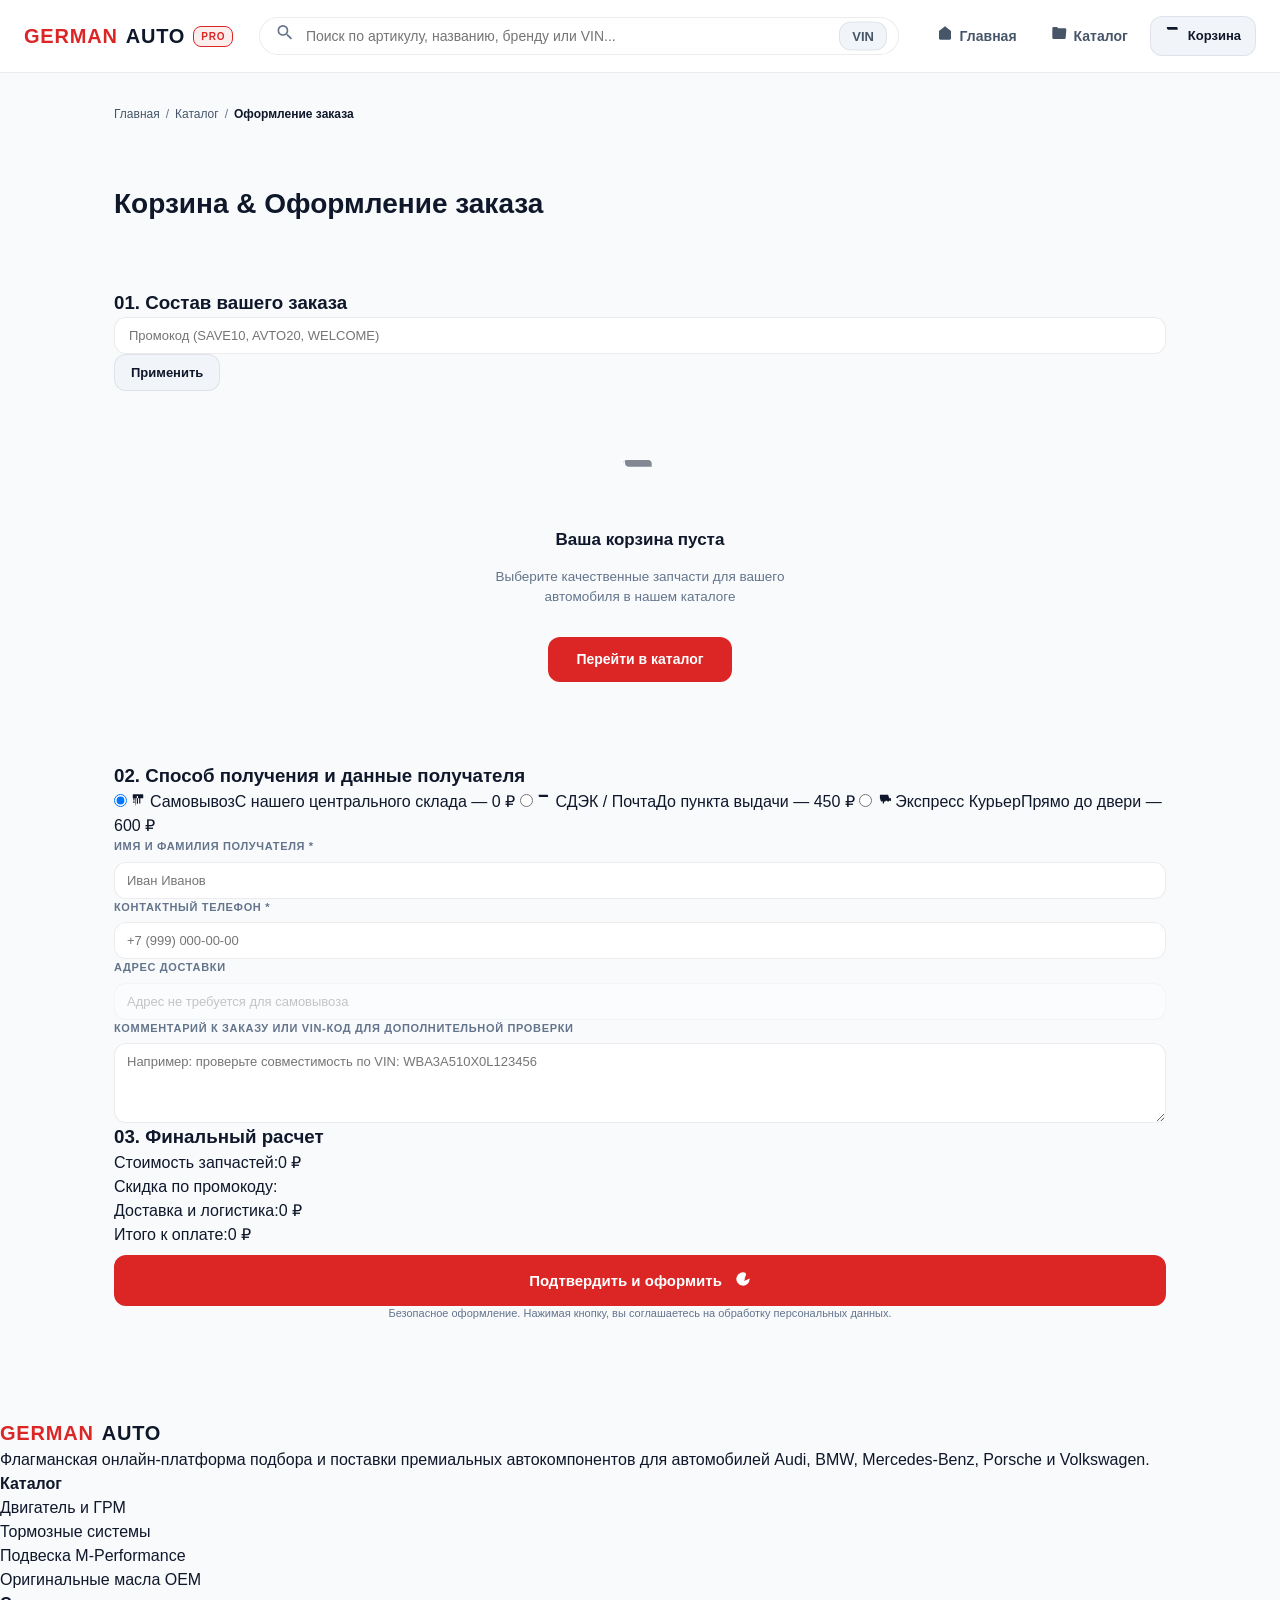
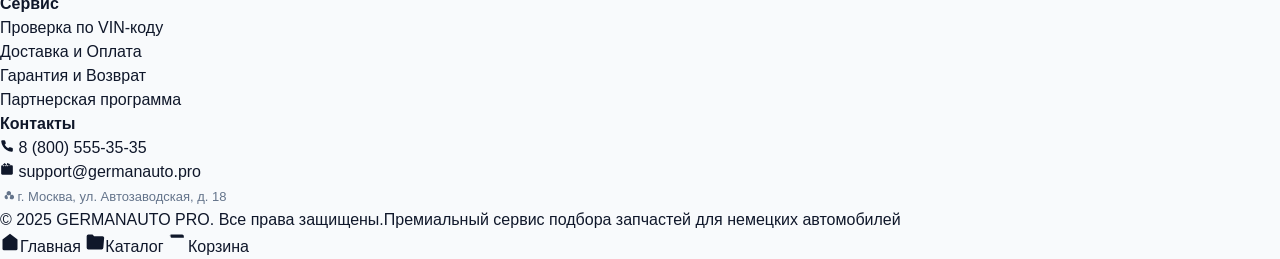
==== commit cdbc73cc: "Full flagship redesign: light theme, 3D car hero, polished UI - Light flagship theme (white surfaces" ====
--- a/cart.html
+++ b/cart.html
@@ -1,5 +1,5 @@
 <!DOCTYPE html>
-<html lang="ru" data-theme="dark">
+<html lang="ru">
 <head>
     <meta charset="UTF-8">
     <meta name="viewport" content="width=device-width, initial-scale=1.0">
@@ -37,8 +37,7 @@
             <div class="nav-actions">
                 <a href="index.html" class="nav-link"><span data-icon="home" data-size="16"></span> Главная</a>
                 <a href="catalog.html" class="nav-link"><span data-icon="folder" data-size="16"></span> Каталог</a>
-                <button class="theme-toggle-btn" onclick="toggleTheme()" title="Переключить тему" data-icon="sun" data-size="16"></button>
-                <a href="cart.html" class="cart-nav-btn" style="border-color:var(--primary);"><span data-icon="shopping-cart" data-size="16"></span> Корзина<span class="cart-badge">0</span></a>
+                <a href="cart.html" class="cart-nav-btn"><span data-icon="shopping-cart" data-size="16"></span> Корзина<span class="cart-badge">0</span></a>
             </div>
         </div>
         <div class="garage-banner" id="garageBanner">
@@ -137,7 +136,6 @@
         <a href="index.html" class="mobile-tab-item"><span class="mobile-tab-icon" data-icon="home" data-size="20"></span><span>Главная</span></a>
         <a href="catalog.html" class="mobile-tab-item"><span class="mobile-tab-icon" data-icon="folder" data-size="20"></span><span>Каталог</span></a>
         <a href="cart.html" class="mobile-tab-item active"><span class="mobile-tab-icon" data-icon="shopping-cart" data-size="20"></span><span>Корзина</span></a>
-        <button class="mobile-tab-item theme-toggle-btn" style="background:none; border:none; padding:0;" onclick="toggleTheme()"><span class="mobile-tab-icon" data-icon="sun" data-size="20"></span><span>Тема</span></button>
     </nav>
 
     <script src="app.js"></script>
--- a/styles.css
+++ b/styles.css
@@ -1,85 +1,56 @@
-/* GERMANAUTO — Premium Ecosystem Stylesheet */
-
+/* GERMANAUTO — Premium Ecosystem Stylesheet (Light Flagship Theme) */
+
+/* ==========================================================================
+   1. DESIGN TOKENS — Light Mode (default)
+   ========================================================================== */
 :root {
-    /* Color Palette - Dark Theme (Default) */
-    --bg-main: #06080c;
-    --bg-header: rgba(11, 15, 23, 0.85);
-    --bg-card: #0b101a;
-    --bg-card-hover: #101624;
-    --bg-elevated: #131926;
-    --bg-input: #131926;
-    --bg-glass: rgba(11, 16, 26, 0.7);
-
-    --text-primary: #f8fafc;
-    --text-secondary: #94a3b8;
+    /* Surface palette */
+    --bg-main: #f8fafc;
+    --bg-page: #ffffff;
+    --bg-header: rgba(255, 255, 255, 0.92);
+    --bg-card: #ffffff;
+    --bg-card-hover: #f1f5f9;
+    --bg-elevated: #f1f5f9;
+    --bg-input: #ffffff;
+    --bg-glass: rgba(255, 255, 255, 0.7);
+
+    --text-primary: #0f172a;
+    --text-secondary: #475569;
     --text-muted: #64748b;
-    --text-inverse: #06080c;
-
-    --border-color: rgba(255, 255, 255, 0.08);
-    --border-hover: rgba(255, 255, 255, 0.18);
+    --text-inverse: #ffffff;
+
+    --border-color: rgba(15, 23, 42, 0.08);
+    --border-hover: rgba(15, 23, 42, 0.16);
 
     --primary: #dc2626;
     --primary-hover: #b91c1c;
-    --primary-glow: rgba(220, 38, 38, 0.25);
-    --primary-subtle: rgba(220, 38, 38, 0.12);
-
-    --success: #10b981;
-    --success-bg: rgba(16, 185, 129, 0.12);
-    --warning: #f59e0b;
-    --warning-bg: rgba(245, 158, 11, 0.12);
-    --accent: #3b82f6;
-    --accent-bg: rgba(59, 130, 246, 0.12);
-
-    --shadow-sm: 0 2px 8px rgba(0, 0, 0, 0.3);
-    --shadow-md: 0 8px 24px rgba(0, 0, 0, 0.4);
-    --shadow-lg: 0 16px 40px rgba(0, 0, 0, 0.6);
-    --shadow-glow: 0 0 20px rgba(220, 38, 38, 0.2);
-
-    --radius-sm: 8px;
-    --radius-md: 12px;
-    --radius-lg: 18px;
-    --radius-xl: 24px;
-    --radius-full: 9999px;
-
-    --transition: all 0.25s cubic-bezier(0.4, 0, 0.2, 1);
-}
-
-[data-theme="light"] {
-    --bg-main: #f4f6f9;
-    --bg-header: rgba(255, 255, 255, 0.9);
-    --bg-card: #ffffff;
-    --bg-card-hover: #f8fafc;
-    --bg-elevated: #edf2f7;
-    --bg-input: #ffffff;
-    --bg-glass: rgba(255, 255, 255, 0.85);
-
-    --text-primary: #0f172a;
-    --text-secondary: #475569;
-    --text-muted: #94a3b8;
-    --text-inverse: #ffffff;
-
-    --border-color: rgba(0, 0, 0, 0.08);
-    --border-hover: rgba(0, 0, 0, 0.18);
-
-    --primary: #dc2626;
-    --primary-hover: #b91c1c;
-    --primary-glow: rgba(220, 38, 38, 0.18);
+    --primary-glow: rgba(220, 38, 38, 0.12);
     --primary-subtle: rgba(220, 38, 38, 0.08);
 
-    --success: #059669;
-    --success-bg: rgba(5, 150, 105, 0.1);
+    --success: #15803d;
+    --success-bg: rgba(21, 128, 61, 0.1);
     --warning: #d97706;
     --warning-bg: rgba(217, 119, 6, 0.1);
     --accent: #2563eb;
     --accent-bg: rgba(37, 99, 235, 0.1);
 
-    --shadow-sm: 0 2px 8px rgba(0, 0, 0, 0.04);
-    --shadow-md: 0 8px 20px rgba(0, 0, 0, 0.06);
-    --shadow-lg: 0 16px 36px rgba(0, 0, 0, 0.08);
-    --shadow-glow: 0 0 16px rgba(220, 38, 38, 0.15);
-}
-
-/* Global Reset & Base */
+    --shadow-sm: 0 1px 3px rgba(0, 0, 0, 0.06), 0 1px 2px rgba(0, 0, 0, 0.04);
+    --shadow-md: 0 4px 6px rgba(0, 0, 0, 0.05), 0 2px 4px rgba(0, 0, 0, 0.04);
+    --shadow-lg: 0 10px 15px rgba(0, 0, 0, 0.05), 0 4px 6px rgba(0, 0, 0, 0.03);
+    --shadow-glow: 0 0 24px rgba(220, 38, 38, 0.12);
+
+    --radius-sm: 8px;
+    --radius-md: 12px;
+    --radius-lg: 16px;
+    --radius-xl: 20px;
+    --radius-full: 9999px;
+
+    --transition: all 0.2s cubic-bezier(0.4, 0, 0.2, 1);
+}
+
+/* ==========================================================================
+   2. GLOBAL RESET & BASE
+   ========================================================================== */
 *, *::before, *::after {
     box-sizing: border-box;
     margin: 0;
@@ -89,6 +60,7 @@
 html {
     scroll-behavior: smooth;
     font-size: 16px;
+    -webkit-tap-highlight-color: transparent;
 }
 
 body {
@@ -99,58 +71,55 @@
     display: flex;
     flex-direction: column;
     line-height: 1.5;
-    transition: background-color 0.3s ease, color 0.3s ease;
     overflow-x: hidden;
 }
 
-a {
-    color: inherit;
-    text-decoration: none;
-}
+a { color: inherit; text-decoration: none; }
 
 button, input, select, textarea {
     font-family: inherit;
     font-size: inherit;
-}
-
-/* Header & Navigation */
+    outline: none;
+}
+
+img { max-width: 100%; height: auto; display: block; }
+
+/* ==========================================================================
+   3. HEADER & NAVIGATION
+   ========================================================================== */
 header {
     background: var(--bg-header);
-    backdrop-filter: blur(16px);
-    -webkit-backdrop-filter: blur(16px);
+    backdrop-filter: blur(12px);
+    -webkit-backdrop-filter: blur(12px);
     border-bottom: 1px solid var(--border-color);
     position: sticky;
     top: 0;
     z-index: 100;
-    transition: var(--transition);
 }
 
 .header-container {
-    max-width: 1320px;
+    max-width: 1280px;
     margin: 0 auto;
     padding: 0 24px;
-    height: 76px;
+    height: 72px;
     display: flex;
     align-items: center;
     justify-content: space-between;
-    gap: 20px;
+    gap: 16px;
 }
 
 .logo {
     display: flex;
     align-items: center;
     gap: 8px;
-    font-size: 22px;
-    font-weight: 900;
+    font-size: 20px;
+    font-weight: 800;
     color: var(--text-primary);
     text-transform: uppercase;
-    letter-spacing: 0.05em;
-    user-select: none;
-}
-
-.logo span {
-    color: var(--primary);
-}
+    letter-spacing: 0.04em;
+}
+
+.logo span { color: var(--primary); }
 
 .logo-badge {
     font-size: 10px;
@@ -158,23 +127,17 @@
     background: var(--primary-subtle);
     color: var(--primary);
     border: 1px solid var(--primary);
-    padding: 2px 6px;
+    padding: 2px 7px;
     border-radius: var(--radius-sm);
     letter-spacing: 0.08em;
 }
 
-/* Quick Search Bar in Header */
+/* Header search */
 .header-search {
     flex: 1;
-    max-width: 480px;
+    max-width: 640px;
     position: relative;
-    display: none;
-}
-
-@media (min-width: 768px) {
-    .header-search {
-        display: block;
-    }
+    display: block;
 }
 
 .header-search-input {
@@ -182,53 +145,67 @@
     background: var(--bg-input);
     border: 1px solid var(--border-color);
     border-radius: var(--radius-full);
-    padding: 10px 18px 10px 42px;
-    font-size: 13px;
-    color: var(--text-primary);
-    outline: none;
+    padding: 10px 18px 10px 46px;
+    font-size: 14px;
+    color: var(--text-primary);
     transition: var(--transition);
 }
 
 .header-search-input:focus {
     border-color: var(--primary);
-    box-shadow: 0 0 0 3px var(--primary-subtle);
+    box-shadow: 0 0 0 4px var(--primary-glow);
 }
 
 .header-search-icon {
     position: absolute;
-    left: 15px;
+    left: 16px;
     top: 50%;
     transform: translateY(-50%);
     color: var(--text-muted);
-    font-size: 14px;
+    font-size: 16px;
     pointer-events: none;
 }
 
-/* Navigation Links & Tools */
+.btn-vin {
+    position: absolute;
+    right: 12px;
+    top: 50%;
+    transform: translateY(-50%);
+    background: var(--bg-elevated);
+    border: 1px solid var(--border-color);
+    color: var(--text-secondary);
+    padding: 6px 12px;
+    border-radius: var(--radius-md);
+    font-size: 13px;
+    font-weight: 700;
+    cursor: pointer;
+    transition: var(--transition);
+}
+.btn-vin:hover { border-color: var(--primary); color: var(--primary); }
+
+/* Nav actions */
 .nav-actions {
     display: flex;
     align-items: center;
-    gap: 16px;
+    gap: 10px;
 }
 
 .nav-link {
     display: flex;
     align-items: center;
-    gap: 8px;
+    gap: 7px;
     color: var(--text-secondary);
     font-size: 14px;
-    font-weight: 600;
+    font-weight: 700;
     padding: 8px 12px;
     border-radius: var(--radius-md);
     transition: var(--transition);
 }
-
 .nav-link:hover, .nav-link.active {
     color: var(--text-primary);
     background: var(--bg-elevated);
 }
 
-/* Theme Toggle Button */
 .theme-toggle-btn {
     background: var(--bg-elevated);
     border: 1px solid var(--border-color);
@@ -243,39 +220,29 @@
     font-size: 18px;
     transition: var(--transition);
 }
-
-.theme-toggle-btn:hover {
-    border-color: var(--border-hover);
-    transform: scale(1.05);
-}
-
-/* Cart Button Badge */
+.theme-toggle-btn:hover { border-color: var(--primary); color: var(--primary); }
+
 .cart-nav-btn {
     position: relative;
     display: flex;
     align-items: center;
-    gap: 8px;
+    gap: 7px;
     background: var(--bg-elevated);
     border: 1px solid var(--border-color);
     color: var(--text-primary);
-    padding: 9px 16px;
+    padding: 8px 14px;
     border-radius: var(--radius-md);
     font-size: 13px;
     font-weight: 700;
     cursor: pointer;
     transition: var(--transition);
 }
-
-.cart-nav-btn:hover {
-    border-color: var(--primary);
-    background: var(--primary-subtle);
-    color: var(--primary);
-}
+.cart-nav-btn:hover { border-color: var(--primary); color: var(--primary); background: var(--primary-subtle); }
 
 .cart-badge {
     background: var(--primary);
     color: #ffffff;
-    font-size: 11px;
+    font-size: 10px;
     font-weight: 800;
     padding: 2px 7px;
     border-radius: var(--radius-full);
@@ -284,37 +251,121 @@
     box-shadow: var(--shadow-glow);
 }
 
-/* Container Structure */
+/* Garage selector (header) */
+.garage-selector { position: relative; display: inline-flex; align-items: center; gap: 8px; margin-right: 10px; }
+.garage-badge {
+    background: var(--bg-elevated);
+    border: 1px solid var(--border-color);
+    color: var(--text-primary);
+    padding: 5px 10px;
+    border-radius: var(--radius-md);
+    font-size: 12px;
+    font-weight: 700;
+    cursor: pointer;
+    display: flex;
+    align-items: center;
+    gap: 6px;
+}
+.garage-badge:hover { border-color: var(--primary); }
+.garage-badge span { font-size: 12px; }
+
+.garage-dropdown {
+    position: absolute;
+    top: 110%;
+    left: 0;
+    background: var(--bg-card);
+    border: 1px solid var(--border-color);
+    border-radius: var(--radius-lg);
+    padding: 14px;
+    box-shadow: var(--shadow-lg);
+    display: flex;
+    flex-direction: column;
+    gap: 10px;
+    min-width: 250px;
+    z-index: 50;
+}
+.garage-dropdown select { width: 100%; padding: 8px 10px; border-radius: var(--radius-md); border: 1px solid var(--border-color); background: var(--bg-input); font-size: 13px; }
+.garage-dropdown .garage-actions { display: flex; gap: 8px; margin-top: 6px; }
+.garage-dropdown .btn-secondary { flex: 1; font-size: 12px; padding: 8px 10px; }
+.garage-summary { font-size: 11px; color: var(--text-muted); margin-top: 4px; }
+
+.garage-banner {
+    display: none;
+    align-items: center;
+    gap: 9px;
+    background: var(--primary-subtle);
+    border: 1px solid var(--primary);
+    color: var(--text-primary);
+    padding: 9px 16px;
+    border-radius: var(--radius-lg);
+    margin: 0 24px 16px 24px;
+    font-size: 13px;
+    font-weight: 700;
+}
+.garage-banner-icon { font-size: 15px; }
+.garage-banner-close { background: transparent; border: none; color: var(--text-secondary); font-size: 18px; cursor: pointer; margin-left: auto; }
+
+/* ==========================================================================
+   4. LAYOUT & CONTAINERS
+   ========================================================================== */
 .main-container {
     width: 100%;
-    max-width: 1320px;
+    max-width: 1280px;
     margin: 0 auto;
-    padding: 36px 24px 100px 24px;
+    padding: 32px 24px 96px 24px;
     display: flex;
     flex-direction: column;
     gap: 40px;
     flex: 1;
 }
 
-/* Hero Section */
+.section-header {
+    display: flex;
+    justify-content: space-between;
+    align-items: flex-end;
+    margin-bottom: 24px;
+}
+
+.section-title {
+    font-size: 20px;
+    font-weight: 800;
+    color: var(--text-primary);
+}
+
+.section-link {
+    font-size: 13px;
+    color: var(--primary);
+    font-weight: 800;
+    transition: var(--transition);
+}
+.section-link:hover { text-decoration: underline; }
+
+.breadcrumbs {
+    font-size: 12px;
+    color: var(--text-muted);
+    display: flex;
+    align-items: center;
+    gap: 6px;
+    margin-bottom: 20px;
+}
+.breadcrumbs a { color: var(--text-secondary); }
+.breadcrumbs a:hover { color: var(--primary); }
+
+/* ==========================================================================
+   5. HERO SECTION
+   ========================================================================== */
 .hero-wrapper {
     display: grid;
     grid-template-columns: 1fr;
     gap: 32px;
     align-items: center;
-}
-
+    margin-bottom: 8px;
+}
 @media (min-width: 1024px) {
-    .hero-wrapper {
-        grid-template-columns: 1.2fr 0.8fr;
-    }
-}
-
-.hero-block {
-    display: flex;
-    flex-direction: column;
-    gap: 16px;
-}
+    .hero-wrapper { grid-template-columns: 1.15fr 0.95fr; gap: 48px; }
+}
+
+.hero-block { display: flex; flex-direction: column; gap: 20px; }
 
 .hero-tag {
     display: inline-flex;
@@ -324,55 +375,38 @@
     font-size: 11px;
     font-weight: 800;
     text-transform: uppercase;
-    letter-spacing: 0.1em;
+    letter-spacing: 0.12em;
     color: var(--primary);
     background: var(--primary-subtle);
     padding: 6px 14px;
     border-radius: var(--radius-full);
-    border: 1px solid rgba(220, 38, 38, 0.2);
+    border: 1px solid rgba(220, 38, 38, 0.18);
 }
 
 .hero-title {
-    font-size: 36px;
+    font-size: 34px;
     font-weight: 900;
-    line-height: 1.15;
+    line-height: 1.12;
     letter-spacing: -0.02em;
     color: var(--text-primary);
 }
-
-@media (min-width: 768px) {
-    .hero-title {
-        font-size: 46px;
-    }
-}
-
-.hero-title span {
-    color: var(--primary);
-    background: linear-gradient(135deg, var(--primary) 0%, #ef4444 100%);
-    -webkit-background-clip: text;
-    -webkit-text-fill-color: transparent;
-}
+@media (min-width: 768px) { .hero-title { font-size: 44px; } }
+.hero-title span { color: var(--primary); }
 
 .hero-desc {
-    font-size: 16px;
+    font-size: 15px;
     color: var(--text-secondary);
     line-height: 1.6;
-    max-width: 680px;
-}
-
-/* Hero Stats / Trust Highlights */
+    max-width: 640px;
+}
+
 .trust-grid {
     display: grid;
     grid-template-columns: repeat(2, 1fr);
-    gap: 16px;
-    margin-top: 12px;
-}
-
-@media (min-width: 640px) {
-    .trust-grid {
-        grid-template-columns: repeat(4, 1fr);
-    }
-}
+    gap: 14px;
+    margin-top: 6px;
+}
+@media (min-width: 640px) { .trust-grid { grid-template-columns: repeat(4, 1fr); } }
 
 .trust-item {
     background: var(--bg-card);
@@ -384,133 +418,61 @@
     gap: 4px;
     transition: var(--transition);
 }
-
-.trust-item:hover {
-    border-color: var(--border-hover);
-    transform: translateY(-2px);
-}
-
-.trust-val {
-    font-size: 20px;
-    font-weight: 900;
-    color: var(--text-primary);
-}
-
-.trust-lbl {
-    font-size: 12px;
-    color: var(--text-muted);
-}
-
-/* Interactive Car Selector & VIN Tabs */
+.trust-item:hover { border-color: var(--border-hover); transform: translateY(-1px); }
+.trust-val { font-size: 20px; font-weight: 900; color: var(--text-primary); }
+.trust-lbl { font-size: 12px; color: var(--text-muted); }
+
+/* Search widget */
 .search-widget {
     background: var(--bg-card);
     border: 1px solid var(--border-color);
     border-radius: var(--radius-xl);
-    padding: 28px;
+    padding: 26px;
     box-shadow: var(--shadow-md);
     display: flex;
     flex-direction: column;
-    gap: 20px;
+    gap: 18px;
 }
 
 .tabs-header {
     display: flex;
-    gap: 8px;
+    gap: 6px;
     background: var(--bg-elevated);
-    padding: 6px;
+    padding: 5px;
     border-radius: var(--radius-lg);
     width: fit-content;
     border: 1px solid var(--border-color);
 }
-
 .tab-btn {
     background: transparent;
     border: none;
     color: var(--text-secondary);
-    padding: 10px 20px;
+    padding: 9px 16px;
     font-size: 13px;
     font-weight: 700;
     border-radius: var(--radius-md);
     cursor: pointer;
     transition: var(--transition);
 }
-
-.tab-btn.active {
-    background: var(--bg-card);
-    color: var(--text-primary);
-    box-shadow: var(--shadow-sm);
-}
-
-.selector-panel {
-    display: grid;
-    grid-template-columns: 1fr;
-    gap: 16px;
-}
-
-@media (min-width: 640px) {
-    .selector-panel {
-        grid-template-columns: repeat(2, 1fr);
-    }
-}
-
-@media (min-width: 1024px) {
-    .selector-panel {
-        grid-template-columns: repeat(4, 1fr);
-    }
-}
-
-.control-group {
-    display: flex;
-    flex-direction: column;
-    gap: 8px;
-}
-
-.control-label {
-    font-size: 11px;
-    font-weight: 800;
-    text-transform: uppercase;
-    color: var(--text-muted);
-    letter-spacing: 0.05em;
-}
+.tab-btn.active { background: var(--bg-card); color: var(--text-primary); box-shadow: var(--shadow-sm); }
+
+.selector-panel { display: grid; gap: 14px; }
+.control-group { display: flex; flex-direction: column; gap: 7px; }
+.control-label { font-size: 11px; font-weight: 800; text-transform: uppercase; color: var(--text-muted); letter-spacing: 0.06em; }
 
 .select-custom, .input-custom {
     width: 100%;
     background: var(--bg-input);
     border: 1px solid var(--border-color);
     border-radius: var(--radius-md);
-    padding: 12px 32px 12px 14px;
-    color: var(--text-primary);
-    font-size: 14px;
-    outline: none;
+    padding: 10px 12px;
+    color: var(--text-primary);
+    font-size: 13px;
     transition: var(--transition);
     appearance: none;
-    -webkit-appearance: none;
-}
-
-.select-wrapper {
-    position: relative;
-}
-
-.select-wrapper::after {
-    content: "▼";
-    font-size: 10px;
-    color: var(--text-muted);
-    position: absolute;
-    right: 14px;
-    top: 50%;
-    transform: translateY(-50%);
-    pointer-events: none;
-}
-
-.select-custom:focus, .input-custom:focus {
-    border-color: var(--primary);
-    box-shadow: 0 0 0 3px var(--primary-subtle);
-}
-
-.select-custom:disabled, .input-custom:disabled {
-    opacity: 0.4;
-    cursor: not-allowed;
-}
+}
+.select-custom:focus, .input-custom:focus { border-color: var(--primary); box-shadow: 0 0 0 3px var(--primary-glow); }
+.select-custom:disabled { opacity: 0.5; cursor: not-allowed; }
 
 .btn-primary {
     background: var(--primary);
@@ -519,1149 +481,369 @@
     font-weight: 800;
     border: none;
     border-radius: var(--radius-md);
-    padding: 14px 24px;
+    padding: 12px 22px;
     cursor: pointer;
     display: inline-flex;
     align-items: center;
     justify-content: center;
-    gap: 8px;
-    transition: var(--transition);
-    box-shadow: var(--shadow-glow);
+    gap: 7px;
+    transition: var(--transition);
     width: 100%;
 }
-
-.btn-primary:hover {
-    background: var(--primary-hover);
-    transform: translateY(-2px);
-    box-shadow: 0 6px 20px rgba(220, 38, 38, 0.4);
-}
-
-.btn-primary:active {
-    transform: translateY(0);
-}
+.btn-primary:hover { background: var(--primary-hover); transform: translateY(-1px); box-shadow: var(--shadow-glow); }
+.btn-primary:active { transform: translateY(0); }
 
 .btn-secondary {
     background: var(--bg-elevated);
     border: 1px solid var(--border-color);
     color: var(--text-primary);
-    font-size: 14px;
+    font-size: 13px;
     font-weight: 700;
     border-radius: var(--radius-md);
-    padding: 12px 20px;
+    padding: 9px 16px;
     cursor: pointer;
     display: inline-flex;
     align-items: center;
     justify-content: center;
-    gap: 8px;
-    transition: var(--transition);
-}
-
-.btn-secondary:hover {
-    border-color: var(--border-hover);
-    background: var(--bg-card-hover);
-}
-
-/* Category Grid Cards */
-.section-header {
-    display: flex;
-    justify-content: space-between;
-    align-items: flex-end;
-    border-bottom: 1px solid var(--border-color);
-    padding-bottom: 14px;
-    margin-bottom: 20px;
-}
-
-.section-title {
-    font-size: 22px;
-    font-weight: 900;
-    color: var(--text-primary);
-}
-
-.section-link {
-    font-size: 14px;
-    color: var(--primary);
-    font-weight: 700;
-    transition: var(--transition);
-}
-
-.section-link:hover {
-    color: var(--primary-hover);
-    text-decoration: underline;
-}
-
+    gap: 7px;
+    transition: var(--transition);
+}
+.btn-secondary:hover { border-color: var(--border-hover); background: var(--bg-card-hover); }
+
+/* Hero visual — 3D canvas or fallback */
+.hero-visual {
+    position: relative;
+    width: 100%;
+    max-width: 600px;
+    margin: 0 auto;
+    border: 1px solid var(--border-color);
+    border-radius: var(--radius-xl);
+    background: #f1f5f9;
+    overflow: hidden;
+    display: block;
+}
+.hero-visual canvas {
+    position: absolute; inset: 0; width: 100%; height: 100%; display: block;
+    background: #f1f5f9;
+}
+.webgl3d-fallback {
+    position: absolute; inset: 0; width: 100%; height: 100%;
+    display: flex; flex-direction: column; align-items: center; justify-content: center;
+    gap: 10px; padding: 28px; color: var(--text-secondary); text-align: center; background: #f1f5f9;
+}
+
+/* ==========================================================================
+   6. CATEGORIES
+   ========================================================================== */
 .categories-grid {
     display: grid;
     grid-template-columns: 1fr;
-    gap: 16px;
-}
-
-@media (min-width: 640px) {
-    .categories-grid {
-        grid-template-columns: repeat(2, 1fr);
-    }
-}
-
-@media (min-width: 1024px) {
-    .categories-grid {
-        grid-template-columns: repeat(3, 1fr);
-    }
-}
+    gap: 14px;
+}
+@media (min-width: 640px) { .categories-grid { grid-template-columns: repeat(2, 1fr); } }
+@media (min-width: 1024px) { .categories-grid { grid-template-columns: repeat(3, 1fr); } }
 
 .category-card {
     background: var(--bg-card);
     border: 1px solid var(--border-color);
     border-radius: var(--radius-lg);
-    padding: 20px;
-    display: flex;
-    align-items: center;
-    gap: 16px;
+    padding: 18px;
+    display: flex;
+    align-items: center;
+    gap: 14px;
     transition: var(--transition);
     cursor: pointer;
 }
-
-.category-card:hover {
-    background: var(--bg-card-hover);
-    border-color: var(--primary);
-    transform: translateY(-3px);
-    box-shadow: var(--shadow-md);
-}
+.category-card:hover { background: var(--bg-card-hover); border-color: var(--primary); transform: translateY(-2px); box-shadow: var(--shadow-md); }
 
 .category-icon {
-    font-size: 28px;
-    width: 52px;
-    height: 52px;
+    width: 44px; height: 44px;
     background: var(--bg-elevated);
     border-radius: var(--radius-md);
-    display: flex;
-    align-items: center;
-    justify-content: center;
+    display: flex; align-items: center; justify-content: center;
     flex-shrink: 0;
 }
-
-.category-info h3 {
-    font-size: 16px;
-    font-weight: 800;
-    color: var(--text-primary);
-    margin-bottom: 2px;
-}
-
-.category-info p {
-    font-size: 13px;
-    color: var(--text-muted);
-}
-
-/* Product Cards Grid */
+.category-icon svg { width: 22px; height: 22px; }
+
+.category-info h3 { font-size: 15px; font-weight: 800; color: var(--text-primary); margin-bottom: 3px; }
+.category-info p { font-size: 12.5px; color: var(--text-muted); }
+
+/* ==========================================================================
+   7. PRODUCT CARDS
+   ========================================================================== */
 .products-grid {
     display: grid;
     grid-template-columns: 1fr;
-    gap: 20px;
-}
-
-@media (min-width: 640px) {
-    .products-grid {
-        grid-template-columns: repeat(2, 1fr);
-    }
-}
-
-@media (min-width: 1024px) {
-    .products-grid {
-        grid-template-columns: repeat(3, 1fr);
-    }
-}
-
-@media (min-width: 1280px) {
-    .products-grid {
-        grid-template-columns: repeat(4, 1fr);
-    }
-}
+    gap: 18px;
+}
+@media (min-width: 640px) { .products-grid { grid-template-columns: repeat(2, 1fr); } }
+@media (min-width: 1024px) { .products-grid { grid-template-columns: repeat(3, 1fr); } }
+@media (min-width: 1280px) { .products-grid { grid-template-columns: repeat(4, 1fr); } }
 
 .product-card {
     background: var(--bg-card);
     border: 1px solid var(--border-color);
     border-radius: var(--radius-xl);
-    padding: 20px;
+    padding: 18px;
     display: flex;
     flex-direction: column;
     justify-content: space-between;
-    gap: 16px;
+    gap: 14px;
     transition: var(--transition);
     position: relative;
     overflow: hidden;
 }
-
-.product-card:hover {
-    border-color: var(--primary);
-    box-shadow: var(--shadow-md);
-    transform: translateY(-4px);
-}
-
-.card-top {
-    display: flex;
-    flex-direction: column;
-    gap: 12px;
-}
+.product-card:hover { border-color: var(--primary); box-shadow: var(--shadow-md); transform: translateY(-3px); }
 
 .img-box {
     width: 100%;
-    height: 160px;
+    height: 150px;
     background: var(--bg-elevated);
     border-radius: var(--radius-md);
     position: relative;
     overflow: hidden;
 }
-.part-img {
-    width: 100%; height: 100%; object-fit: cover; border-radius: var(--radius-md);
-    display: block;
-}
+.part-img { width: 100%; height: 100%; object-fit: cover; border-radius: var(--radius-md); display: block; }
+
+.fitment-badge {
+    position: absolute;
+    top: 10px; right: 10px;
+    font-size: 10px; font-weight: 800; padding: 4px 8px;
+    border-radius: var(--radius-sm); z-index: 2; text-transform: uppercase; letter-spacing: 0.05em;
+}
+.fitment-badge.fit-yes { background: var(--success-bg); color: var(--success); border: 1px solid var(--success); }
+.fitment-badge.fit-no { background: var(--warning-bg); color: var(--warning); border: 1px solid var(--warning); }
 
 .badge-tag {
-    position: absolute;
-    top: 10px;
-    left: 10px;
-    font-size: 10px;
-    font-weight: 800;
-    padding: 4px 10px;
-    border-radius: var(--radius-sm);
-    text-transform: uppercase;
-    letter-spacing: 0.05em;
-    backdrop-filter: blur(8px);
-}
-
-.badge-oem {
-    background: var(--primary-subtle);
-    border: 1px solid var(--primary);
-    color: var(--primary);
-}
-
-.badge-analog {
-    background: var(--bg-elevated);
-    border: 1px solid var(--border-color);
-    color: var(--text-secondary);
-}
-
-.product-art {
-    font-size: 11px;
-    font-family: 'SF Mono', Consolas, Monaco, monospace;
-    color: var(--text-muted);
-}
-
+    position: absolute; top: 10px; left: 10px;
+    font-size: 9.5px; font-weight: 800; padding: 4px 9px; border-radius: var(--radius-sm);
+    text-transform: uppercase; letter-spacing: 0.05em; backdrop-filter: blur(6px);
+}
+.badge-oem { background: var(--primary-subtle); border: 1px solid var(--primary); color: var(--primary); }
+.badge-analog { background: var(--bg-elevated); border: 1px solid var(--border-color); color: var(--text-secondary); }
+
+.product-art { font-size: 10px; font-family: ui-monospace, SF Mono, monospace; color: var(--text-muted); }
 .product-title {
-    font-size: 15px;
-    font-weight: 800;
-    color: var(--text-primary);
-    line-height: 1.35;
-    margin-top: 2px;
-    min-height: 40px;
-    display: -webkit-box;
-    -webkit-line-clamp: 2;
-    -webkit-box-orient: vertical;
-    overflow: hidden;
-}
-
+    font-size: 14px; font-weight: 800; color: var(--text-primary);
+    line-height: 1.35; margin-top: 3px; min-height: 38px;
+    display: -webkit-box; -webkit-line-clamp: 2; -webkit-box-orient: vertical; overflow: hidden;
+}
 .product-brand {
-    font-size: 12px;
-    color: var(--text-secondary);
-    display: flex;
-    align-items: center;
-    gap: 6px;
-}
+    font-size: 11.5px; color: var(--text-secondary);
+    display: flex; align-items: center; gap: 5px;
+}
+.product-brand svg { width: 11px; height: 11px; }
 
 .rating-stars {
-    display: flex;
-    align-items: center;
-    gap: 4px;
-    font-size: 12px;
-    color: #f59e0b;
-    margin-top: 4px;
-}
-
-.rating-count {
-    font-size: 11px;
-    color: var(--text-muted);
-}
+    display: flex; align-items: center; gap: 4px;
+    font-size: 11.5px; color: #d97706; margin-top: 3px;
+}
+.rating-count { font-size: 10.5px; color: var(--text-muted); }
 
 .stock-badge {
-    font-size: 12px;
-    font-weight: 600;
-    display: inline-flex;
-    align-items: center;
-    gap: 6px;
-    margin-top: 6px;
-}
-
-.stock-in {
-    color: var(--success);
-}
-
-.stock-order {
-    color: var(--warning);
-}
+    font-size: 11.5px; font-weight: 700; display: inline-flex;
+    align-items: center; gap: 5px; margin-top: 5px;
+}
+.stock-in { color: var(--success); }
+.stock-order { color: var(--warning); }
 
 .card-bottom {
-    display: flex;
-    align-items: center;
-    justify-content: space-between;
-    padding-top: 14px;
-    border-top: 1px solid var(--border-color);
-    gap: 12px;
-}
-
-.price-box {
-    display: flex;
-    flex-direction: column;
-}
-
-.price-current {
-    font-size: 20px;
-    font-weight: 900;
-    color: var(--text-primary);
-}
-
-.price-delivery {
-    font-size: 11px;
-    color: var(--text-muted);
-}
+    display: flex; align-items: center; justify-content: space-between;
+    padding-top: 12px; border-top: 1px solid var(--border-color); gap: 10px;
+}
+.price-box { display: flex; flex-direction: column; }
+.price-current { font-size: 18px; font-weight: 900; color: var(--text-primary); }
+.price-delivery { font-size: 11px; color: var(--text-muted); }
 
 .buy-btn-icon {
-    background: var(--primary);
-    color: #ffffff;
-    width: 42px;
-    height: 42px;
-    border-radius: var(--radius-md);
-    border: none;
-    display: flex;
-    align-items: center;
-    justify-content: center;
-    font-size: 18px;
-    cursor: pointer;
-    transition: var(--transition);
-    box-shadow: var(--shadow-glow);
-    flex-shrink: 0;
-}
-
-.buy-btn-icon:hover {
-    background: var(--primary-hover);
-    transform: scale(1.08);
-}
-
-/* Catalog Page Layout */
-.breadcrumbs {
-    font-size: 13px;
-    color: var(--text-muted);
-    display: flex;
-    align-items: center;
-    gap: 8px;
-}
-
-.breadcrumbs a {
-    color: var(--text-secondary);
-}
-
-.breadcrumbs a:hover {
-    color: var(--primary);
-}
-
+    background: var(--primary); color: #ffffff;
+    width: 40px; height: 40px; border-radius: var(--radius-md);
+    border: none; display: flex; align-items: center; justify-content: center;
+    font-size: 16px; cursor: pointer; transition: var(--transition);
+    box-shadow: var(--shadow-glow); flex-shrink: 0;
+}
+.buy-btn-icon:hover { background: var(--primary-hover); transform: scale(1.05); }
+
+/* ==========================================================================
+   8. CATALOG PAGE
+   ========================================================================== */
 .catalog-layout {
     display: grid;
     grid-template-columns: 1fr;
     gap: 32px;
 }
-
-@media (min-width: 1024px) {
-    .catalog-layout {
-        grid-template-columns: 280px 1fr;
-    }
-}
-
-/* Catalog Filter Sidebar */
+@media (min-width: 1024px) { .catalog-layout { grid-template-columns: 270px 1fr; } }
+
 .filter-sidebar {
     background: var(--bg-card);
     border: 1px solid var(--border-color);
     border-radius: var(--radius-xl);
-    padding: 24px;
-    display: flex;
-    flex-direction: column;
-    gap: 24px;
-    height: fit-content;
-    position: sticky;
-    top: 96px;
-}
-
+    padding: 20px;
+    display: flex; flex-direction: column; gap: 20px;
+    height: fit-content; position: sticky; top: 92px;
+}
 .filter-group {
-    display: flex;
-    flex-direction: column;
-    gap: 12px;
-    border-bottom: 1px solid var(--border-color);
-    padding-bottom: 16px;
-}
-
-.filter-group:last-child {
-    border-bottom: none;
-    padding-bottom: 0;
-}
-
+    display: flex; flex-direction: column; gap: 12px;
+    border-bottom: 1px solid var(--border-color); padding-bottom: 14px;
+}
+.filter-group:last-child { border-bottom: none; padding-bottom: 0; }
 .filter-title {
-    font-size: 12px;
-    font-weight: 800;
-    text-transform: uppercase;
-    letter-spacing: 0.05em;
-    color: var(--text-muted);
-}
-
-.filter-label {
-    display: flex;
-    align-items: center;
-    justify-content: space-between;
-    font-size: 13px;
-    color: var(--text-secondary);
-    cursor: pointer;
-    transition: var(--transition);
-}
-
-.filter-label:hover {
-    color: var(--text-primary);
-}
-
-.filter-checkbox {
-    display: flex;
-    align-items: center;
-    gap: 10px;
-}
-
-.filter-checkbox input[type="checkbox"] {
-    accent-color: var(--primary);
-    width: 16px;
-    height: 16px;
-    cursor: pointer;
-}
-
-.filter-count {
-    font-size: 11px;
-    color: var(--text-muted);
-    background: var(--bg-elevated);
-    padding: 2px 6px;
-    border-radius: var(--radius-full);
-}
-
-.range-inputs {
-    display: grid;
-    grid-template-columns: 1fr 1fr;
-    gap: 10px;
-}
-
-/* Catalog Toolbar */
+    font-size: 11px; font-weight: 800; text-transform: uppercase;
+    letter-spacing: 0.06em; color: var(--text-muted);
+}
+.filter-label { display: flex; align-items: center; justify-content: space-between;
+    font-size: 13px; color: var(--text-secondary); cursor: pointer; transition: var(--transition); }
+.filter-label:hover { color: var(--text-primary); }
+.filter-checkbox { display: flex; align-items: center; gap: 9px; }
+.filter-checkbox input[type="checkbox"] { accent-color: var(--primary); width: 16px; height: 16px; cursor: pointer; }
+.filter-count { font-size: 10.5px; color: var(--text-muted); background: var(--bg-elevated);
+    padding: 2px 7px; border-radius: var(--radius-full); }
+.range-inputs { display: grid; grid-template-columns: 1fr 1fr; gap: 9px; }
+
 .catalog-toolbar {
     background: var(--bg-card);
     border: 1px solid var(--border-color);
     border-radius: var(--radius-lg);
-    padding: 16px 20px;
-    display: flex;
-    flex-wrap: wrap;
-    align-items: center;
-    justify-content: space-between;
-    gap: 16px;
-}
-
-.results-count {
-    font-size: 14px;
-    font-weight: 700;
-    color: var(--text-primary);
-}
-
-.toolbar-actions {
-    display: flex;
-    align-items: center;
-    gap: 12px;
-    flex-wrap: wrap;
-}
-
-.filter-toggle-mobile {
-    display: flex;
-    align-items: center;
-    gap: 6px;
-    background: var(--bg-elevated);
-    border: 1px solid var(--border-color);
-    color: var(--text-primary);
-    padding: 8px 14px;
-    border-radius: var(--radius-md);
-    font-size: 13px;
-    font-weight: 700;
-    cursor: pointer;
-}
-
-@media (min-width: 1024px) {
-    .filter-toggle-mobile {
-        display: none;
-    }
-}
-
-/* Cart & Checkout Page Layout */
-.checkout-layout {
-    display: grid;
-    grid-template-columns: 1fr;
-    gap: 28px;
-}
-
-@media (min-width: 1024px) {
-    .checkout-layout {
-        grid-template-columns: 1fr 380px;
-    }
-}
-
-.checkout-box {
-    background: var(--bg-card);
-    border: 1px solid var(--border-color);
-    border-radius: var(--radius-xl);
-    padding: 28px;
-    display: flex;
-    flex-direction: column;
-    gap: 24px;
-}
-
-.box-title {
-    font-size: 12px;
-    font-weight: 800;
-    text-transform: uppercase;
-    color: var(--text-muted);
-    letter-spacing: 0.05em;
-    border-bottom: 1px solid var(--border-color);
-    padding-bottom: 12px;
-}
-
-/* Cart Item Cards */
-.cart-list {
-    display: flex;
-    flex-direction: column;
-    gap: 16px;
-}
-
-.cart-item {
-    display: flex;
-    flex-direction: column;
-    gap: 16px;
-    padding: 16px;
-    background: var(--bg-elevated);
-    border: 1px solid var(--border-color);
-    border-radius: var(--radius-lg);
-    transition: var(--transition);
-}
-
-@media (min-width: 640px) {
-    .cart-item {
-        flex-direction: row;
-        align-items: center;
-        justify-content: space-between;
-    }
-}
-
-.cart-item-info {
-    display: flex;
-    align-items: center;
-    gap: 16px;
-}
-
-.cart-item-icon {
-    font-size: 28px;
-    width: 54px;
-    height: 54px;
-    background: var(--bg-card);
-    border-radius: var(--radius-md);
-    display: flex;
-    align-items: center;
-    justify-content: center;
-    flex-shrink: 0;
-}
-
-.cart-item-details h4 {
-    font-size: 15px;
-    font-weight: 800;
-    color: var(--text-primary);
-}
-
-.cart-item-details p {
-    font-size: 12px;
-    color: var(--text-muted);
-    font-family: 'SF Mono', Consolas, Monaco, monospace;
-    margin-top: 2px;
-}
-
-.cart-item-controls {
-    display: flex;
-    align-items: center;
-    justify-content: space-between;
-    gap: 20px;
-}
-
-.qty-picker {
-    display: flex;
-    align-items: center;
-    background: var(--bg-card);
-    border: 1px solid var(--border-color);
-    border-radius: var(--radius-md);
-    overflow: hidden;
-}
-
-.qty-btn {
-    background: transparent;
-    border: none;
-    color: var(--text-primary);
-    width: 32px;
-    height: 32px;
-    font-weight: 800;
-    cursor: pointer;
-    transition: var(--transition);
-}
-
-.qty-btn:hover {
-    background: var(--primary-subtle);
-    color: var(--primary);
-}
-
-.qty-val {
-    width: 36px;
-    text-align: center;
-    font-size: 13px;
-    font-weight: 800;
-    color: var(--text-primary);
-}
-
-.item-price {
-    font-size: 16px;
-    font-weight: 900;
-    color: var(--text-primary);
-    min-width: 90px;
-    text-align: right;
-}
-
-.btn-delete {
-    background: transparent;
-    border: none;
-    color: var(--text-muted);
-    cursor: pointer;
-    font-size: 16px;
-    padding: 6px;
-    border-radius: var(--radius-sm);
-    transition: var(--transition);
-}
-
-.btn-delete:hover {
-    color: var(--primary);
-    background: var(--primary-subtle);
-}
-
-/* Delivery Method Cards Grid */
-.delivery-grid {
-    display: grid;
-    grid-template-columns: 1fr;
-    gap: 12px;
-}
-
-@media (min-width: 640px) {
-    .delivery-grid {
-        grid-template-columns: repeat(3, 1fr);
-    }
-}
-
-.delivery-card {
-    background: var(--bg-elevated);
-    border: 1px solid var(--border-color);
-    border-radius: var(--radius-md);
-    padding: 16px;
-    cursor: pointer;
-    display: flex;
-    flex-direction: column;
-    gap: 6px;
-    position: relative;
-    transition: var(--transition);
-}
-
-.delivery-card input[type="radio"] {
-    position: absolute;
-    top: 16px;
-    right: 16px;
-    accent-color: var(--primary);
-}
-
-.delivery-card.active {
-    border-color: var(--primary);
-    background: var(--primary-subtle);
-}
-
-.delivery-title {
-    font-size: 14px;
-    font-weight: 800;
-    color: var(--text-primary);
-}
-
-.delivery-sub {
-    font-size: 12px;
-    color: var(--text-muted);
-}
-
-/* Form Fields Layout */
-.form-grid {
-    display: grid;
-    grid-template-columns: 1fr;
-    gap: 16px;
-}
-
-@media (min-width: 640px) {
-    .form-grid {
-        grid-template-columns: repeat(2, 1fr);
-    }
-}
-
-.span-full {
-    grid-column: 1 / -1;
-}
-
-/* Checkout Summary Sidebar */
-.summary-card {
-    background: var(--bg-card);
-    border: 1px solid var(--border-color);
-    border-radius: var(--radius-xl);
-    padding: 28px;
-    height: fit-content;
-    position: sticky;
-    top: 96px;
-    display: flex;
-    flex-direction: column;
-    gap: 18px;
-    box-shadow: var(--shadow-md);
-}
-
-.summary-row {
-    display: flex;
-    justify-content: space-between;
-    align-items: center;
-    font-size: 14px;
-    color: var(--text-secondary);
-}
-
-.summary-val {
-    font-weight: 700;
-    color: var(--text-primary);
-}
-
-.summary-divider {
-    border-top: 1px dashed var(--border-color);
-    margin: 4px 0;
-}
-
-.summary-total {
-    display: flex;
-    justify-content: space-between;
-    align-items: center;
-    padding-top: 8px;
-}
-
-.total-label {
-    font-size: 16px;
-    font-weight: 800;
-    color: var(--text-primary);
-}
-
-.total-price {
-    font-size: 24px;
-    font-weight: 900;
-    color: var(--primary);
-}
-
-/* Empty State Widget */
+    padding: 14px 18px;
+    display: flex; flex-wrap: wrap; align-items: center; justify-content: space-between; gap: 14px;
+}
+.results-count { font-size: 13px; font-weight: 700; color: var(--text-primary); }
+.toolbar-actions { display: flex; align-items: center; gap: 10px; flex-wrap: wrap; }
+
 .empty-state {
-    text-align: center;
-    padding: 48px 24px;
-    display: flex;
-    flex-direction: column;
-    align-items: center;
-    gap: 16px;
-}
-
-.empty-icon {
-    font-size: 48px;
-    opacity: 0.6;
-}
-
-.empty-title {
-    font-size: 18px;
-    font-weight: 800;
-    color: var(--text-primary);
-}
-
-.empty-desc {
-    font-size: 14px;
-    color: var(--text-muted);
-    max-width: 360px;
-}
-
-/* Footer Section */
-footer {
-    background: var(--bg-card);
-    border-top: 1px solid var(--border-color);
-    padding: 48px 24px 80px 24px;
-    margin-top: auto;
-}
-
-.footer-container {
-    max-width: 1320px;
-    margin: 0 auto;
-    display: grid;
-    grid-template-columns: 1fr;
-    gap: 36px;
-}
-
-@media (min-width: 768px) {
-    .footer-container {
-        grid-template-columns: 1.5fr repeat(3, 1fr);
-    }
-}
-
-.footer-brand {
-    display: flex;
-    flex-direction: column;
-    gap: 12px;
-}
-
-.footer-desc {
-    font-size: 13px;
-    color: var(--text-muted);
-    line-height: 1.6;
-}
-
-.footer-col h4 {
-    font-size: 13px;
-    font-weight: 800;
-    text-transform: uppercase;
-    color: var(--text-primary);
-    letter-spacing: 0.05em;
-    margin-bottom: 16px;
-}
-
-.footer-col ul {
-    list-style: none;
-    display: flex;
-    flex-direction: column;
-    gap: 10px;
-}
-
-.footer-col a {
-    font-size: 13px;
-    color: var(--text-muted);
-    transition: var(--transition);
-}
-
-.footer-col a:hover {
-    color: var(--primary);
-}
-
-.footer-bottom {
-    max-width: 1320px;
-    margin: 36px auto 0 auto;
-    padding-top: 24px;
-    border-top: 1px solid var(--border-color);
-    display: flex;
-    flex-wrap: wrap;
-    justify-content: space-between;
-    align-items: center;
-    gap: 16px;
-    font-size: 12px;
-    color: var(--text-muted);
-}
-
-/* Fixed Mobile Navigation Bar */
-.mobile-nav-bar {
-    position: fixed;
-    bottom: 0;
-    left: 0;
-    right: 0;
-    height: 64px;
-    background: var(--bg-header);
-    backdrop-filter: blur(16px);
-    -webkit-backdrop-filter: blur(16px);
-    border-top: 1px solid var(--border-color);
-    display: flex;
-    justify-content: space-around;
-    align-items: center;
-    z-index: 100;
-}
-
-@media (min-width: 768px) {
-    .mobile-nav-bar {
-        display: none;
-    }
-}
-
-.mobile-tab-item {
-    display: flex;
-    flex-direction: column;
-    align-items: center;
-    gap: 2px;
-    font-size: 10px;
-    font-weight: 700;
-    color: var(--text-muted);
-    transition: var(--transition);
-    position: relative;
-}
-
-.mobile-tab-item.active, .mobile-tab-item:hover {
-    color: var(--primary);
-}
-
-.mobile-tab-icon {
-    font-size: 20px;
-}
-
-/* Toast Notifications System */
-.toast-container {
-    position: fixed;
-    bottom: 80px;
-    right: 24px;
-    z-index: 1000;
-    display: flex;
-    flex-direction: column;
-    gap: 10px;
-    pointer-events: none;
-}
-
-.toast {
-    background: var(--bg-card);
-    border: 1px solid var(--border-color);
-    border-left: 4px solid var(--primary);
-    color: var(--text-primary);
-    padding: 14px 20px;
-    border-radius: var(--radius-md);
-    box-shadow: var(--shadow-lg);
-    font-size: 13px;
-    font-weight: 700;
-    display: flex;
-    align-items: center;
-    gap: 12px;
-    pointer-events: auto;
-    animation: toastIn 0.3s cubic-bezier(0.175, 0.885, 0.32, 1.275) forwards;
-}
-
-@keyframes toastIn {
-    from {
-        opacity: 0;
-        transform: translateY(20px) scale(0.9);
-    }
-    to {
-        opacity: 1;
-        transform: translateY(0) scale(1);
-    }
-}
-
-/* Modal Popup */
-.modal-overlay {
-    position: fixed;
-    top: 0;
-    left: 0;
-    right: 0;
-    bottom: 0;
-    background: rgba(0, 0, 0, 0.7);
-    backdrop-filter: blur(6px);
-    z-index: 2000;
-    display: flex;
-    align-items: center;
-    justify-content: center;
-    padding: 24px;
-    opacity: 0;
-    pointer-events: none;
-    transition: opacity 0.3s ease;
-}
-
-.modal-overlay.active {
-    opacity: 1;
-    pointer-events: auto;
-}
-
-.modal-card {
-    background: var(--bg-card);
-    border: 1px solid var(--border-color);
-    border-radius: var(--radius-xl);
-    padding: 32px;
-    max-width: 480px;
-    width: 100%;
-    display: flex;
-    flex-direction: column;
-    align-items: center;
-    text-align: center;
-    gap: 16px;
-    box-shadow: var(--shadow-lg);
-    transform: scale(0.9);
-    transition: transform 0.3s cubic-bezier(0.175, 0.885, 0.32, 1.275);
-}
-
-.modal-overlay.active .modal-card {
-    transform: scale(1);
-}
-
-.modal-icon {
-    font-size: 56px;
-    color: var(--success);
-}
-
-/* ==========================================================================
-   NEW COMPONENTS — Garage selector, search dropdown, product detail, cart
-   ========================================================================== */
-
-/* Garage selector in header */
-.garage-selector { position: relative; display: inline-flex; align-items: center; gap: 8px; margin-right: 12px; }
-.garage-badge {
-    background: var(--bg-elevated);
-    border: 1px solid var(--border-color);
-    color: var(--text-primary);
-    padding: 6px 10px;
-    border-radius: var(--radius-md);
-    font-size: 13px;
-    font-weight: 700;
-    cursor: pointer;
-    display: flex;
-    align-items: center;
-    gap: 6px;
-}
-.garage-badge:hover { border-color: var(--primary); }
-.garage-dropdown {
-    position: absolute;
-    top: 110%;
-    left: 0;
-    background: var(--bg-card);
-    border: 1px solid var(--border-color);
-    border-radius: var(--radius-lg);
-    padding: 14px;
-    box-shadow: var(--shadow-lg);
-    display: flex;
-    flex-direction: column;
-    gap: 10px;
-    min-width: 260px;
-    z-index: 50;
-}
-.garage-dropdown .garage-actions { display: flex; gap: 8px; margin-top: 4px; }
-.garage-dropdown .btn-secondary { flex: 1; }
-.garage-summary { font-size: 12px; color: var(--text-muted); margin-top: 6px; }
-
-/* Garage banner */
-.garage-banner {
-    display: none;
-    align-items: center;
-    gap: 10px;
-    background: var(--primary-subtle);
-    border: 1px solid var(--primary);
-    color: var(--text-primary);
-    padding: 10px 16px;
-    border-radius: var(--radius-lg);
-    margin: 0 24px 16px 24px;
-    font-size: 14px;
-    font-weight: 700;
-}
-.garage-banner-icon { font-size: 18px; }
-.garage-banner-close { background: transparent; border: none; color: var(--text-secondary); font-size: 20px; cursor: pointer; margin-left: auto; }
-.garage-banner-close:hover { color: var(--text-primary); }
-
-/* Search dropdown (autocomplete) */
-.search-dropdown {
-    position: absolute;
-    top: 110%;
-    left: 0;
-    right: 0;
-    background: var(--bg-card);
-    border: 1px solid var(--border-color);
-    border-radius: var(--radius-lg);
-    box-shadow: var(--shadow-lg);
-    flex-direction: column;
-    z-index: 100;
-    max-height: 300px;
-    overflow-y: auto;
-}
-.search-dropdown-item {
-    display: flex;
-    align-items: center;
-    gap: 10px;
-    padding: 10px 14px;
-    color: var(--text-primary);
-    cursor: pointer;
-    font-size: 14px;
-    border-bottom: 1px solid var(--border-color);
-}
-.search-dropdown-item:last-child { border-bottom: none; }
-.search-dropdown-item:hover { background: var(--bg-elevated); color: var(--primary); }
-.search-dropdown-item span:first-child { font-size: 18px; }
-.sdi-art { margin-left: auto; font-size: 11px; color: var(--text-muted); font-family: monospace; }
-
-/* VIN button in search */
-.btn-vin {
-    background: var(--bg-elevated);
-    border: 1px solid var(--border-color);
-    color: var(--text-primary);
-    padding: 6px 10px;
-    border-radius: var(--radius-md);
-    font-size: 12px;
-    font-weight: 700;
-    cursor: pointer;
-    margin-left: 6px;
-}
-.btn-vin:hover { border-color: var(--primary); color: var(--primary); }
-
-/* Fitment badge */
-.fitment-badge {
-    position: absolute;
-    top: 10px;
-    right: 10px;
-    font-size: 11px;
-    font-weight: 800;
-    padding: 4px 8px;
-    border-radius: var(--radius-sm);
-    z-index: 2;
-    text-transform: uppercase;
-    letter-spacing: 0.05em;
-}
-.fitment-badge.fit-yes { background: var(--success-bg); color: var(--success); border: 1px solid var(--success); }
-.fitment-badge.fit-no { background: var(--warning-bg); color: var(--warning); border: 1px solid var(--warning); }
-
-/* Promo bar in cart */
-.cart-promo {
-    display: flex;
-    gap: 8px;
-    margin-bottom: 12px;
-    flex-wrap: wrap;
-}
-
-/* Product detail page */
+    text-align: center; padding: 56px 24px;
+    display: flex; flex-direction: column; align-items: center; gap: 14px;
+}
+.empty-icon { font-size: 44px; opacity: 0.5; }
+.empty-title { font-size: 17px; font-weight: 800; color: var(--text-primary); }
+.empty-desc { font-size: 13.5px; color: var(--text-muted); max-width: 340px; }
+
+/* ==========================================================================
+   9. PRODUCT DETAIL
+   ========================================================================== */
 .product-detail { display: grid; grid-template-columns: 1fr; gap: 24px; }
 @media (min-width: 768px) { .product-detail { grid-template-columns: 1fr 1fr; } }
-.product-detail-gallery { display: flex; flex-direction: column; align-items: center; gap: 12px; }
-.product-detail-icon { width: 120px; height: 120px; background: var(--bg-elevated); border: 1px solid var(--border-color); border-radius: var(--radius-lg); display: flex; align-items: center; justify-content: center; font-size: 64px; }
-.product-detail-badges { display: flex; gap: 8px; margin: 12px 0; flex-wrap: wrap; }
-.product-detail-title { font-size: 26px; font-weight: 900; line-height: 1.2; margin: 8px 0; }
-.product-detail-brand { font-size: 14px; color: var(--text-secondary); margin-bottom: 10px; }
+.product-detail-gallery { display: flex; flex-direction: column; align-items: center; gap: 10px; }
+.detail-img {
+    width: 230px; height: 230px; border-radius: var(--radius-lg);
+    border: 1px solid var(--border-color); background: var(--bg-elevated;
+}
+.product-detail-badges { display: flex; gap: 7px; margin: 10px 0; flex-wrap: wrap; }
+.product-detail-title { font-size: 24px; font-weight: 900; line-height: 1.18; margin: 6px 0; }
+.product-detail-brand { font-size: 13.5px; color: var(--text-secondary); margin-bottom: 10px; }
 .product-detail-price { display: flex; flex-direction: column; gap: 4px; margin: 12px 0; }
-.product-detail-compat { margin: 16px 0; padding: 12px; background: var(--bg-elevated); border: 1px solid var(--border-color); border-radius: var(--radius-md); }
-.product-detail-compat .compat-chip { display: inline-block; background: var(--bg-card); border: 1px solid var(--border-color); color: var(--text-secondary); padding: 4px 10px; border-radius: var(--radius-full); font-size: 12px; margin: 4px 4px 4px 0; }
-.detail-fitment { margin: 12px 0; padding: 10px 14px; border-radius: var(--radius-md); font-weight: 700; font-size: 14px; }
+.product-detail-compat {
+    margin: 16px 0; padding: 14px; background: var(--bg-elevated);
+    border: 1px solid var(--border-color); border-radius: var(--radius-md);
+}
+.product-detail-compat strong { display: block; font-size: 12px; font-weight: 800;
+    color: var(--text-muted); text-transform: uppercase; letter-spacing: 0.06em; margin-bottom: 8px; }
+.compat-chip {
+    display: inline-block; background: var(--bg-card); border: 1px solid var(--border-color);
+    color: var(--text-secondary); padding: 4px 10px; border-radius: var(--radius-full);
+    font-size: 12px; margin: 3px 4px 3px 0;
+}
+.detail-fitment { margin: 12px 0; padding: 10px 14px; border-radius: var(--radius-md);
+    font-weight: 700; font-size: 14px; }
 .detail-fitment.fit-yes { background: var(--success-bg); color: var(--success); border: 1px solid var(--success); }
 .detail-fitment.fit-no { background: var(--warning-bg); color: var(--warning); border: 1px solid var(--warning); }
-.stock-in { color: var(--success); }
-.stock-order { color: var(--warning); }
-
-/* Comparison table: OEM vs Analogs */
-.comparison-table { width: 100%; border-collapse: collapse; margin: 12px 0; font-size: 14px; }
-.comparison-table .comp-row { display: grid; grid-template-columns: 170px 1fr repeat(var(--analog-cols, 1), 1fr); gap: 8px; padding: 10px; border-bottom: 1px solid var(--border-color); align-items: center; }
-.comparison-table .comp-header { background: var(--bg-elevated); font-weight: 800; color: var(--text-muted); text-transform: uppercase; font-size: 11px; letter-spacing: 0.05em; }
+
+.comparison-table { width: 100%; border-collapse: collapse; margin: 12px 0; font-size: 13.5px; }
+.comparison-table .comp-row {
+    display: grid; grid-template-columns: 160px 1fr repeat(var(--analog-cols, 1), 1fr);
+    gap: 8px; padding: 10px; border-bottom: 1px solid var(--border-color); align-items: center;
+}
+.comparison-table .comp-header { background: var(--bg-elevated); font-weight: 800; color: var(--text-muted);
+    text-transform: uppercase; font-size: 10.5px; letter-spacing: 0.06em; }
 .comparison-table .comp-cell { color: var(--text-secondary); }
 .comparison-table .comp-main { color: var(--text-primary); font-weight: 700; }
-.comparison-table .comp-actions .comp-main { display: flex; gap: 8px; }
-.comparison-table .comp-actions .btn-primary { flex: 1; padding: 8px 12px; font-size: 13px; }
-
-/* Ensure product cards have room for fitment badge */
-.product-card { position: relative; }
-
-/* Toast container positioning already exists; ensure z-index */
-.toast-container { z-index: 2000; }
-
-/* VIN modal result already handled inline */
-
-/* ==========================================================================
-   VECTOR ICONS & PART IMAGES
+
+/* ==========================================================================
+   10. CART & CHECKOUT
+   ========================================================================== */
+.checkout-layout {
+    display: grid; grid-template-columns: 1fr; gap: 28px;
+}
+@media (min-width: 1024px) { .checkout-layout { grid-template-columns: 1fr 390px; } }
+
+.checkout-box {
+    background: var(--bg-card); border: 1px solid var(--border-color);
+    border-radius: var(--radius-xl); padding: 26px;
+    display: flex; flex-direction: column; gap: 24px;
+}
+.box-title {
+    font-size: 11px; font-weight: 800; text-transform: uppercase;
+    color: var(--text-muted); letter-spacing: 0.06em;
+    border-bottom: 1px solid var(--border-color); padding-bottom: 11px;
+}
+
+.cart-list { display: flex; flex-direction: column; gap: 14px; }
+.cart-item {
+    display: flex; flex-direction: column; gap: 14px; padding: 16px;
+    background: var(--bg-elevated); border: 1px solid var(--border-color);
+    border-radius: var(--radius-lg); transition: var(--transition);
+}
+@media (min-width: 640px) { .cart-item { flex-direction: row; align-items: center; justify-content: space-between; } }
+.cart-item-info { display: flex; align-items: center; gap: 14px; }
+.cart-item-img {
+    width: 52px; height: 52px; border-radius: var(--radius-md);
+    background: var(--bg-card); object-fit: cover;
+}
+.cart-item-details h4 { font-size: 14.5px; font-weight: 800; color: var(--text-primary); }
+.cart-item-details p { font-size: 12px; color: var(--text-muted); font-family: ui-monospace, SF Mono, monospace; margin-top: 3px; }
+.cart-item-controls {
+    display: flex; align-items: center; justify-content: space-between; gap: 18px;
+}
+.qty-picker {
+    display: flex; align-items: center; background: var(--bg-card);
+    border: 1px solid var(--border-color); border-radius: var(--radius-md); overflow: hidden;
+}
+.qty-btn { background: transparent; border: none; color: var(--text-primary);
+    width: 32px; height: 32px; font-weight: 800; cursor: pointer; transition: var(--transition); }
+.qty-btn:hover { background: var(--primary-subtle); color: var(--primary); }
+.qty-val { width: 36px; text-align: center; font-size: 13px; font-weight: 800; color: var(--text-primary); }
+.item-price { font-size: 15px; font-weight: 900; color: var(--text-primary);
+    min-width: 86px; text-align: right; }
+.btn-delete { background: transparent; border: none; color: var(--text-muted);
+    cursor: pointer; font-size: 16px; padding: 6px; border-radius: var(--radius-sm); transition: var(--transition); }
+.btn-delete:hover { color: var(--primary); background: var(--primary-subtle); }
+
+.cart-promo { display: flex; gap: 8px; margin-bottom: 12px; flex-wrap: wrap; }
+.cart-promo input { flex: 1; min-width: 150px; }
+
+.delivery-grid { display: grid; grid-template-columns: 1fr; gap: 10px; }
+@media (min-width: 640px) { .delivery-grid { grid-template-columns: repeat(3, 1fr); } }
+.delivery-card {
+    background: var(--bg-elevated); border: 1px solid var(--border-color);
+    border-radius: var(--radius-md); padding: 16px; cursor: pointer;
+    display: flex; flex-direction: column; gap: 5px; position: relative;
+    transition: var(--transition);
+}
+.delivery-card input[type="radio"] { position: absolute; top: 14px; right: 14px; accent-color: var(--primary); }
+.delivery-card.active { border-color: var(--primary); background: var(--primary-subtle); }
+.delivery-title { font-size: 13.5px; font-weight: 800; color: var(--text-primary); }
+.delivery-sub { font-size: 11.5px; color: var(--text-muted); }
+
+.form-grid { display: grid; grid-template-columns: 1fr; gap: 16px; }
+@media (min-width: 640px) { .form-grid { grid-template-columns: repeat(2, 1fr); } }
+.span-full { grid-column: 1 / -1; }
+.control-group span-full label { display: block; }
+
+.summary-card {
+    background: var(--bg-card); border: 1px solid var(--border-color);
+    border-radius: var(--radius-xl); padding: 26px; height: fit-content;
+    position: sticky; top: 92px; display: flex; flex-direction: column; gap: 18px;
+    box-shadow: var(--shadow-md);
+}
+.summary-row { display: flex; justify-content: space-between; align-items: center; font-size: 13.5px; color: var(--text-secondary); }
+.summary-val { font-weight: 700; color: var(--text-primary); }
+.summary-divider { border-top: 1px dashed var(--border-color); margin: 4px 0; }
+.summary-total { display: flex; justify-content: space-between; align-items: center; padding-top: 8px; }
+.total-label { font-size: 16px; font-weight: 800; color: var(--text-primary); }
+.total-price { font-size: 22px; font-weight: 900; color: var(--primary); }
+
+/* ==========================================================================
+   11. COMPONENTS (icons, toast, modal, footer, mobile nav)
    ========================================================================== */
 .icon { display: inline-block; vertical-align: middle; }
 .icon--car, .icon--home, .icon--folder, .icon--shopping-cart, .icon--search,
@@ -1673,51 +855,100 @@
 .part-img, .cart-img, .sdi-img, .detail-img { object-fit: cover; border-radius: var(--radius-md); display: block; background: var(--bg-elevated); }
 .part-img { width: 100%; height: 100%; }
 .cart-img { width: 100%; height: 100%; }
-.sdi-img { width: 24px; height: 24px; flex-shrink: 0; }
-.detail-img { width: 220px; height: 220px; border-radius: var(--radius-lg); border: 1px solid var(--border-color); }
-
-.search-dropdown-item img { width: 24px; height: 24px; object-fit: cover; border-radius: 6px; flex-shrink: 0; }
-
-/* ==========================================================================
-   HERO 3D X-RAY CAR EXPLORER
-   ========================================================================== */
-.hero-visual {
-    position: relative;
-    min-height: 340px;
+.sdi-img { width: 22px; height: 22px; flex-shrink: 0; }
+.detail-img { width: 230px; height: 230px; border-radius: var(--radius-lg); border: 1px solid var(--border-color); }
+.search-dropdown-item img { width: 22px; height: 22px; object-fit: cover; border-radius: 6px; flex-shrink: 0; }
+
+/* Toasts */
+.toast-container {
+    position: fixed; bottom: 84px; right: 24px; z-index: 1000;
+    display: flex; flex-direction: column; gap: 10px; pointer-events: none;
+}
+.toast {
+    background: var(--bg-card); border: 1px solid var(--border-color);
+    border-left: 4px solid var(--primary); color: var(--text-primary);
+    padding: 13px 18px; border-radius: var(--radius-md); box-shadow: var(--shadow-lg);
+    font-size: 13px; font-weight: 700; display: flex; align-items: center; gap: 10px;
+    pointer-events: auto; animation: toastIn 0.3s cubic-bezier(0.175, 0.885, 0.32, 1.275) forwards;
+}
+@keyframes toastIn {
+    from { opacity: 0; transform: translateY(20px) scale(0.9); }
+    to { opacity: 1; transform: translateY(0) scale(1); }
+}
+
+/* Modal */
+.modal-overlay {
+    position: fixed; inset: 0; background: rgba(0, 0, 0, 0.55);
+    backdrop-filter: blur(4px); z-index: 2000; display: flex;
+    align-items: center; justify-content: center; padding: 24px;
+    opacity: 0; pointer-events: none; transition: opacity 0.3s ease;
+}
+.modal-overlay.active { opacity: 1; pointer-events: auto; }
+.modal-card {
+    background: var(--bg-card); border: 1px solid var(--border-color);
+    border-radius: var(--radius-xl); padding: 32px; max-width: 460px; width: 100%;
+    display: flex; flex-direction: column; align-items: center; text-align: center;
+    gap: 14px; box-shadow: var(--shadow-lg); transform: scale(0.94);
+    transition: transform 0.3s cubic-bezier(0.175, 0.885, 0.32, 1.275);
+}
+.modal-overlay.active .modal-card { transform: scale(1); }
+.modal-icon { font-size: 48px; color: var(--success); }
+
+/* Footer */
+footer {
     background: var(--bg-card);
-    border: 1px solid var(--border-color);
-    border-radius: var(--radius-xl);
-    overflow: hidden;
-}
-@media (min-width: 1024px) { .hero-visual { min-height: 460px; } }
-.hero-visual canvas { position: absolute; inset: 0; width: 100%; height: 100%; display: block; }
-.webgl-fallback { color: var(--text-secondary); text-align: center; }
-.hero3d-tooltip {
-    position: absolute; pointer-events: none; z-index: 60;
-    background: var(--bg-elevated); border: 1px solid var(--border-color);
-    border-left: 4px solid var(--primary); color: var(--text-primary);
-    padding: 10px 14px; border-radius: var(--radius-md); font-size: 13px;
-    box-shadow: var(--shadow-lg); display: none; white-space: nowrap;
-    min-width: 160px; text-align: center;
-}
-.hud-name { font-weight: 800; color: var(--primary); margin-bottom: 2px; }
-.hud-hint { font-size: 11px; color: var(--text-secondary); }
-.hero3d-layers {
-    position: absolute; bottom: 16px; left: 50%; transform: translateX(-50%);
-    display: flex; gap: 8px; z-index: 60;
-    background: var(--bg-glass); padding: 6px;
-    border-radius: var(--radius-full); border: 1px solid var(--border-color);
-    backdrop-filter: blur(8px);
-}
-.hud-btn {
-    background: transparent; border: 1px solid transparent; color: var(--text-secondary);
-    font-size: 12px; font-weight: 700; padding: 6px 14px; border-radius: var(--radius-md);
-    cursor: pointer; transition: var(--transition);
-}
-.hud-btn:hover { color: var(--text-primary); background: var(--bg-elevated); }
-.hud-btn.active { color: var(--primary); border-color: var(--primary); background: var(--primary-subtle); }
-
-@media (max-width: 768px) {
-    .hero-wrapper { grid-template-columns: 1fr !important; }
-    .hero-visual { order: -1; }
-}
+    border-top: 1px solid var(--border-color);
+    padding: 44px 24px 72px 24px; margin-top: auto;
+}
+.footer-container {
+    max-width: 1280px; margin: 0 auto;
+    display: grid; grid-template-columns: 1fr; gap: 34px;
+}
+@media (min-width: 768px) { .footer-container { grid-template-columns: 1.6fr repeat(3, 1fr); } }
+.footer-brand { display: flex; flex-direction: column; gap: 11px; }
+.footer-desc { font-size: 12.5px; color: var(--text-muted); line-height: 1.6; }
+.footer-col h4 {
+    font-size: 12px; font-weight: 800; text-transform: uppercase;
+    color: var(--text-primary); letter-spacing: 0.06em; margin-bottom: 14px;
+}
+.footer-col ul { list-style: none; display: flex; flex-direction: column; gap: 9px; }
+.footer-col a { font-size: 13px; color: var(--text-muted); transition: var(--transition); }
+.footer-col a:hover { color: var(--primary); }
+.footer-bottom {
+    max-width: 1280px; margin: 32px auto 0 auto; padding-top: 22px;
+    border-top: 1px solid var(--border-color); display: flex;
+    flex-wrap: wrap; justify-content: space-between; align-items: center;
+    gap: 14px; font-size: 11.5px; color: var(--text-muted);
+}
+
+/* Mobile nav bar */
+.mobile-nav-bar {
+    position: fixed; bottom: 0; left: 0; right: 0; height: 64px;
+    background: var(--bg-header); backdrop-filter: blur(12px);
+    -webkit-backdrop-filter: blur(12px); border-top: 1px solid var(--border-color);
+    display: flex; justify-content: space-around; align-items: center; z-index: 100;
+}
+@media (min-width: 768px) { .mobile-nav-bar { display: none; } }
+.mobile-tab-item {
+    display: flex; flex-direction: column; align-items: center; gap: 2px;
+    font-size: 9.5px; font-weight: 700; color: var(--text-muted);
+    transition: var(--transition); position: relative;
+}
+.mobile-tab-item.active, .mobile-tab-item:hover { color: var(--primary); }
+.mobile-tab-icon svg { width: 20px; height: 20px; }
+
+/* Search dropdown */
+.search-dropdown {
+    position: absolute; top: 110%; left: 0; right: 0;
+    background: var(--bg-card); border: 1px solid var(--border-color);
+    border-radius: var(--radius-lg); box-shadow: var(--shadow-lg);
+    flex-direction: column; z-index: 100; max-height: 300px; overflow-y: auto;
+}
+.search-dropdown-item {
+    display: flex; align-items: center; gap: 10px;
+    padding: 10px 14px; color: var(--text-primary); cursor: pointer;
+    font-size: 13.5px; border-bottom: 1px solid var(--border-color);
+}
+.search-dropdown-item:last-child { border-bottom: none; }
+.search-dropdown-item:hover { background: var(--bg-elevated); color: var(--primary); }
+.sdi-art { margin-left: auto; font-size: 10.5px; color: var(--text-muted); font-family: monospace; }
